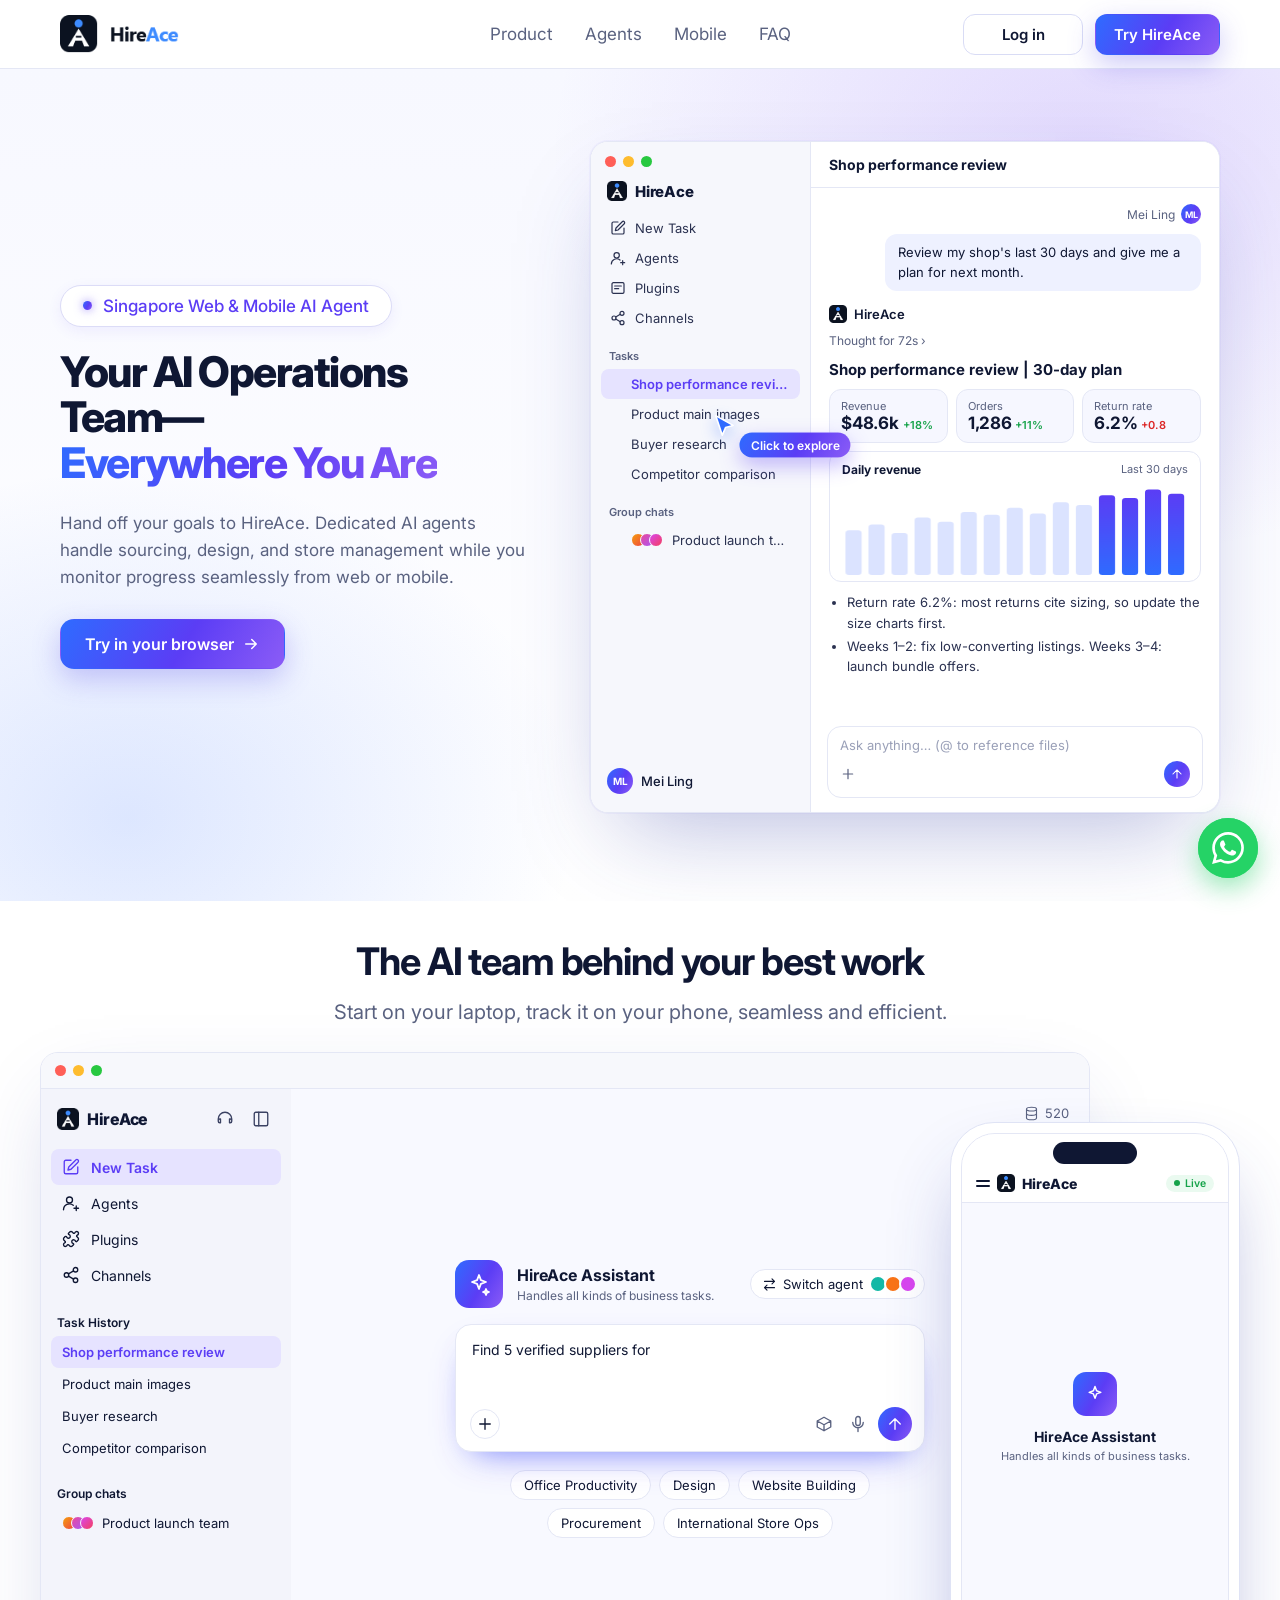
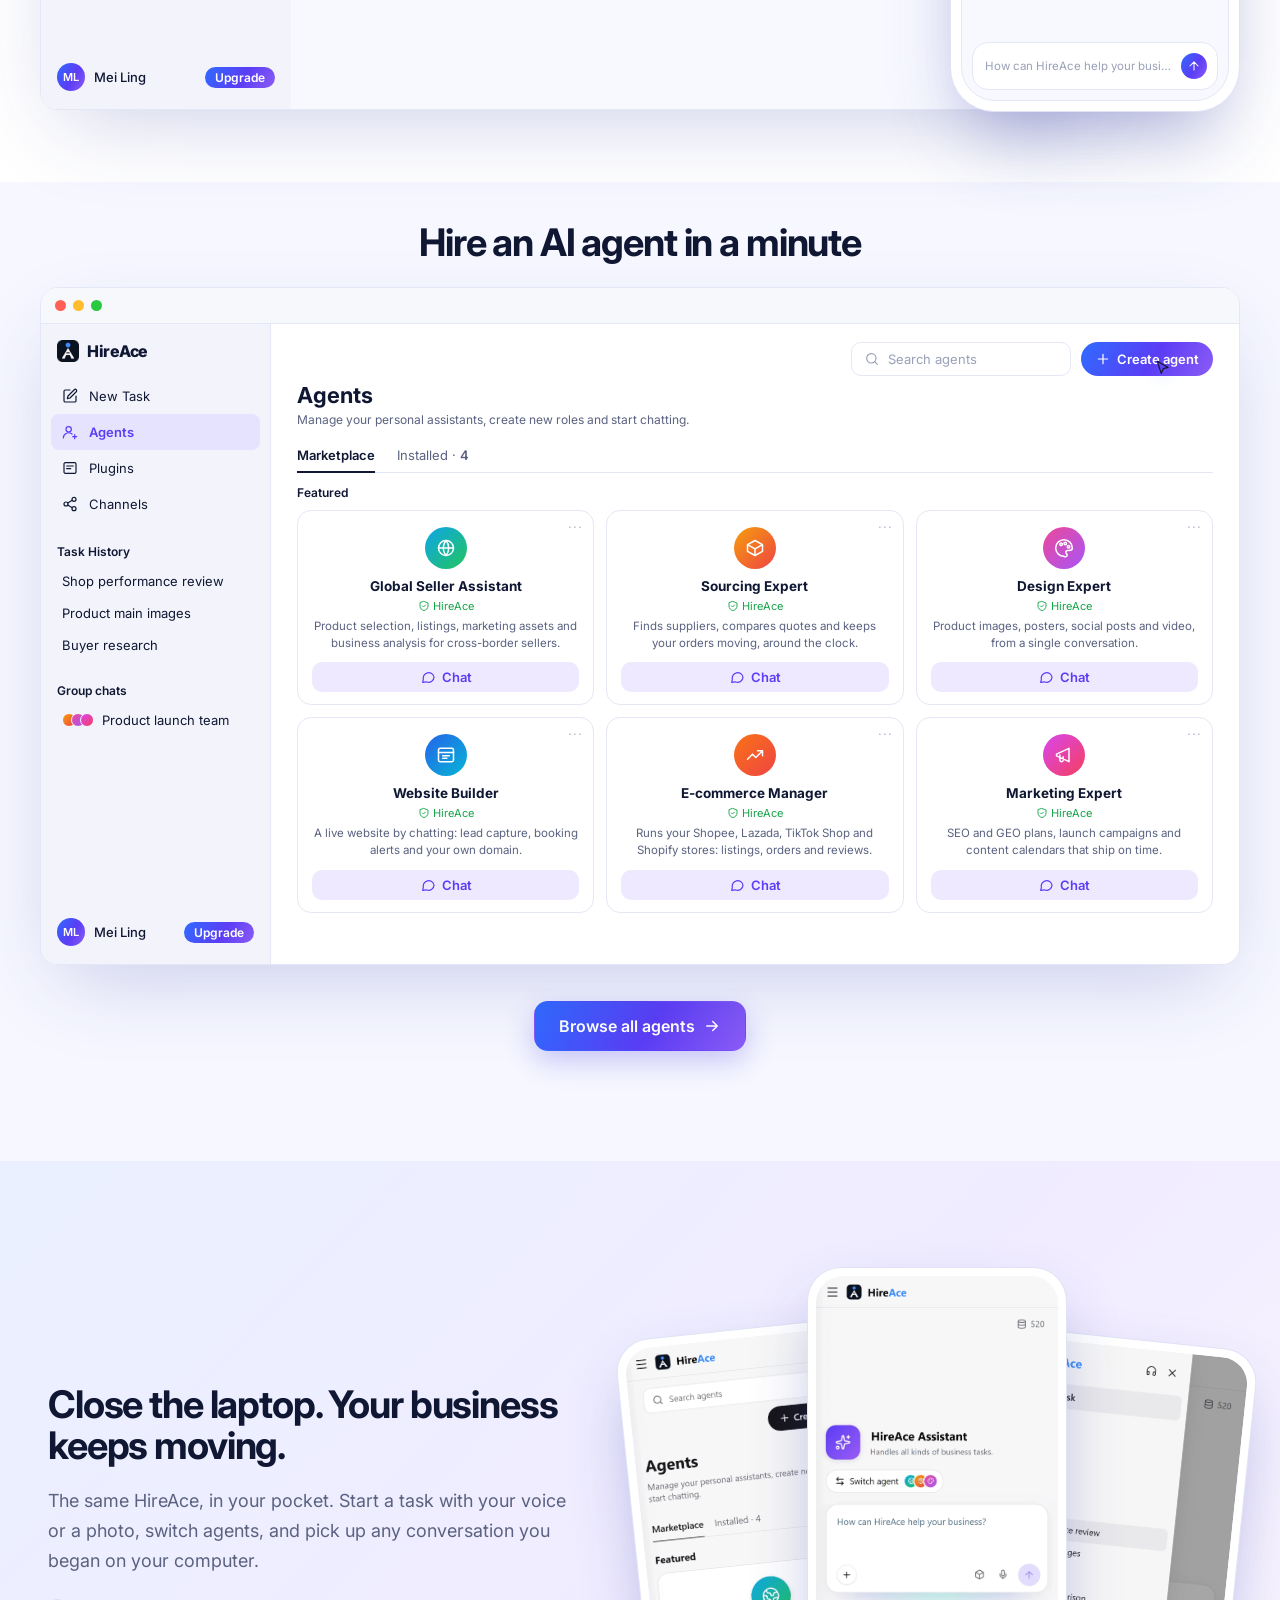
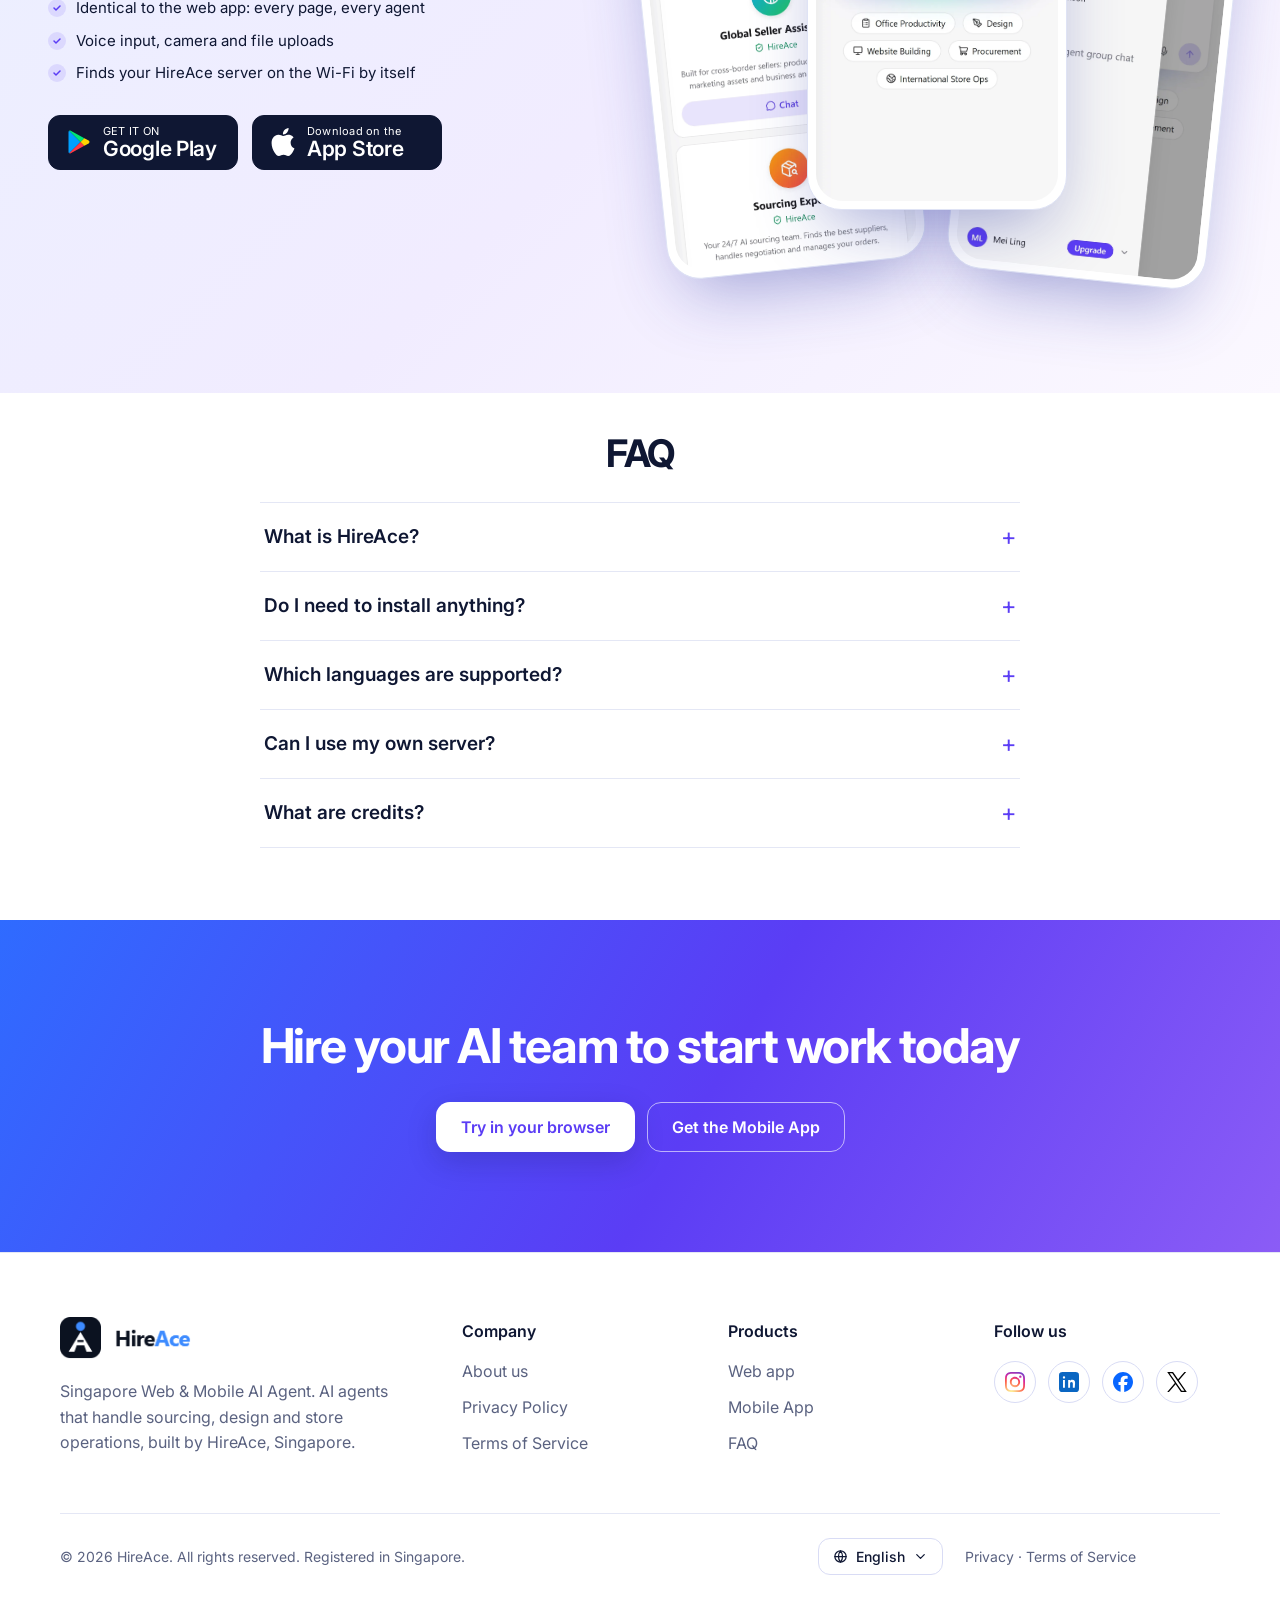
==== index.html @ 5e93ca76 "HireAce landing site Rebranded from the Fynix Task landing page: HireAce name and logo, updated prod" ====
<!doctype html>
<html data-app-soon lang="en">
<head>
  <meta charset="utf-8" />
  <meta name="viewport" content="width=device-width, initial-scale=1" />
  <title>HireAce — Singapore Web &amp; Mobile AI Agent</title>
  <meta name="description" content="HireAce is your AI business team on the web and on your phone: specialist agents for sourcing, design, websites and store operations, in English, 中文 and Bahasa Melayu." />
  <meta property="og:title" content="HireAce — Singapore Web & Mobile AI Agent" />
  <meta property="og:description" content="Your AI business team on the web and on your phone." />
  <meta property="og:image" content="assets/img/desk-agents-light.webp?v=2" />
  <meta name="theme-color" content="#ffffff" />
  <link rel="icon" href="assets/img/logo.png?v=2" type="image/png" />
  <link rel="apple-touch-icon" href="assets/img/logo.png?v=2" />
  <link rel="preconnect" href="https://fonts.googleapis.com" />
  <link rel="preconnect" href="https://fonts.gstatic.com" crossorigin />
  <link href="https://fonts.googleapis.com/css2?family=Inter:wght@400;500;600;700;800&display=swap" rel="stylesheet" />
  <link rel="stylesheet" href="assets/styles.css?v=20261030" />
</head>
<body>
  <!-- ============ NAV ============ -->
  <header class="nav" id="top">
    <div class="wrap nav-inner">
      <a class="brand" href="/main" aria-label="HireAce">
        <img class="brand-wordmark" src="assets/img/logo-wordmark.png?v=2" alt="HireAce" width="144" height="46" />
      </a>
      <nav class="nav-links" aria-label="Main">
        <a href="/product" data-i18n="nav.product">Product</a>
        <a href="/agents" data-i18n="nav.agents">Agents</a>
        <a href="/mobile" data-i18n="nav.mobile">Mobile</a>
        <a href="/faq" data-i18n="nav.faq">FAQ</a>
      </nav>
      <div class="nav-actions">
        <a class="nav-login" href="/task/app/login" data-i18n="nav.login">Log in</a>
        <a class="btn btn-light" href="/task/app/login" data-i18n="nav.try">Try HireAce</a>
        <button class="nav-burger" aria-label="Menu" aria-expanded="false"><span></span><span></span></button>
      </div>
    </div>
    <div class="nav-mobile" hidden>
      <a href="/product" data-i18n="nav.product">Product</a>
      <a href="/agents" data-i18n="nav.agents">Agents</a>
      <a href="/mobile" data-i18n="nav.mobile">Mobile</a>
      <a href="/faq" data-i18n="nav.faq">FAQ</a>
      <a class="btn btn-accent" href="/task/app/login" data-i18n="nav.try">Try HireAce</a>
    </div>
  </header>

  <main>
    <!-- ============ HERO (dark) ============ -->
    <section class="hero">
      <div class="hero-glow" aria-hidden="true"></div>
      <div class="wrap hero-inner">
        <div class="hero-copy">
          <p class="eyebrow"><span class="dot"></span> <span data-i18n="hero.eyebrow">Singapore Web &amp; Mobile AI Agent</span></p>
          <h1 class="hero-title">
            <span class="line"><span data-i18n="hero.t1">Your AI Operations Team—</span></span>
            <span class="line"><span class="grad" data-i18n="hero.t2">Everywhere You Are</span></span>
          </h1>
          <p class="hero-sub" data-i18n="hero.sub">Hand off your goals to HireAce. Dedicated AI agents handle sourcing, design, and store management while you monitor progress seamlessly from web or mobile.</p>
          <div class="hero-ctas">
            <a class="btn btn-accent btn-lg" href="/task/app/login"><span data-i18n="hero.ctaWeb">Try in your browser</span> <svg class="i" viewBox="0 0 24 24"><path d="M5 12h14M13 6l6 6-6 6"/></svg></a>

          </div>

        </div>
        <!-- Live app mock: a cursor opens tasks and the chat fills in (visitors can click tasks too) -->
        <div class="hero-visual">
          <div class="window hx" id="hx">
            <div class="hx-body">
              <aside class="hx-side">
                <div class="hx-bar"><i></i><i></i><i></i></div>
                <div class="hx-brand"><img src="assets/img/logo.png?v=2" alt="" width="20" height="20" /><b>HireAce</b></div>
                <nav class="hx-nav">
                  <span><svg viewBox="0 0 24 24"><path d="M12 3H5a2 2 0 0 0-2 2v14a2 2 0 0 0 2 2h14a2 2 0 0 0 2-2v-7M18.4 2.6a2 2 0 0 1 3 3L12 15l-4 1 1-4z"/></svg><em data-i18n="demo.newTask">New Task</em></span>
                  <span><svg viewBox="0 0 24 24"><circle cx="10" cy="8" r="4"/><path d="M2 21a8 8 0 0 1 13-6M19 16v6M16 19h6"/></svg><em data-i18n="nav.agents">Agents</em></span>
                  <span><svg viewBox="0 0 24 24"><rect x="3" y="4" width="18" height="16" rx="2"/><path d="M7 9h10M7 13h6"/></svg><em data-i18n="demo.plugins">Plugins</em></span>
                  <span><svg viewBox="0 0 24 24"><circle cx="18" cy="5" r="3"/><circle cx="6" cy="12" r="3"/><circle cx="18" cy="19" r="3"/><path d="M8.6 13.5l6.8 4M15.4 6.5l-6.8 4"/></svg><em data-i18n="demo.channels">Channels</em></span>
                </nav>
                <p class="hx-sec" data-i18n="hx.tasks">Tasks</p>
                <div class="hx-tasks">
                  <button type="button" data-task="0"><span class="hx-spin"></span><em data-i18n="demo.t1">Shop performance review</em></button>
                  <button type="button" data-task="1"><span class="hx-spin"></span><em data-i18n="demo.t2">Product main images</em></button>
                  <button type="button" data-task="2"><span class="hx-spin"></span><em data-i18n="demo.t3">Buyer research</em></button>
                  <button type="button" data-task="3"><span class="hx-spin"></span><em data-i18n="demo.t4">Competitor comparison</em></button>
                </div>
                <p class="hx-sec" data-i18n="hx.groups">Group chats</p>
                <div class="hx-tasks">
                  <button type="button" data-task="4"><span class="hx-spin"></span><span class="hx-gstack"><i style="--c1:#f59e0b;--c2:#ef4444"></i><i style="--c1:#ec4899;--c2:#a855f7"></i><i style="--c1:#d946ef;--c2:#f43f5e"></i></span><em data-i18n="demo.t5">Product launch team</em></button>
                </div>
                <div class="hx-user"><span>ML</span><b>Mei Ling</b></div>
              </aside>
              <section class="hx-main">
                <header class="hx-head"><b class="hx-title"></b></header>
                <div class="hx-chat" aria-live="polite"></div>
                <div class="hx-composer">
                  <span data-i18n="hx.ask">Ask anything… (@ to reference files)</span>
                  <div><svg viewBox="0 0 24 24"><path d="M12 5v14M5 12h14"/></svg><i></i><b><svg viewBox="0 0 24 24"><path d="M12 19V5M5 12l7-7 7 7"/></svg></b></div>
                </div>
              </section>
            </div>
            <div class="hx-cursor" aria-hidden="true">
              <svg viewBox="0 0 24 24"><path d="M4 2l16 9-7 2-3 7z"/></svg>
              <span data-i18n="hx.click">Click to explore</span>
            </div>
          </div>
        </div>
      </div>
    </section>

    <!-- ============ PRODUCT (light, serif) ============ -->
    <section class="section light" id="product">
      <div class="wrap center">
        <h2 class="serif display" data-i18n="product.title">The AI team behind your best work</h2>
        <p class="lead" data-i18n="product.sub">Start on your laptop, track it on your phone, seamless and efficient.</p>
      </div>
      <!-- Interactive preview of the New Task screen: type, press Enter, get a "this is a preview" reply -->
      <div class="wrap showcase duo reveal">
        <div class="window light-window demo" id="demo">
          <div class="window-bar"><i></i><i></i><i></i></div>
          <div class="demo-body">
            <aside class="demo-side">
              <div class="demo-brand"><img src="assets/img/logo.png?v=2" alt="" width="22" height="22" /><b>HireAce</b>
                <span class="demo-ico"><svg viewBox="0 0 24 24"><path d="M3 14v-2a9 9 0 0 1 18 0v2M21 15a2 2 0 0 1-2 2h-1v-5h1a2 2 0 0 1 2 2zM3 15a2 2 0 0 0 2 2h1v-5H5a2 2 0 0 0-2 2z"/></svg></span>
                <span class="demo-ico"><svg viewBox="0 0 24 24"><rect x="3" y="3" width="18" height="18" rx="2"/><path d="M9 3v18"/></svg></span>
              </div>
              <nav class="demo-nav">
                <a class="on"><svg viewBox="0 0 24 24"><path d="M12 3H5a2 2 0 0 0-2 2v14a2 2 0 0 0 2 2h14a2 2 0 0 0 2-2v-7M18.4 2.6a2 2 0 0 1 3 3L12 15l-4 1 1-4z"/></svg><span data-i18n="demo.newTask">New Task</span></a>
                <a><svg viewBox="0 0 24 24"><circle cx="10" cy="8" r="4"/><path d="M2 21a8 8 0 0 1 13-6M19 16v6M16 19h6"/></svg><span data-i18n="nav.agents">Agents</span></a>
                <a><svg viewBox="0 0 24 24"><path d="M19.44 7.85c-.05.32.06.65.29.88l1.57 1.57c.47.47.7 1.09.7 1.7s-.23 1.24-.7 1.71l-1.61 1.61a.98.98 0 0 1-.84.28c-.47-.07-.8-.48-.97-.93a2.5 2.5 0 1 0-3.21 3.21c.45.17.86.5.93.97a.98.98 0 0 1-.28.84l-1.61 1.61a2.4 2.4 0 0 1-1.7.7 2.4 2.4 0 0 1-1.7-.7l-1.57-1.57a1.03 1.03 0 0 0-.88-.29c-.49.07-.84.5-1.02.97a2.5 2.5 0 1 1-3.24-3.24c.46-.18.9-.53.97-1.02a1.03 1.03 0 0 0-.29-.88l-1.57-1.57A2.4 2.4 0 0 1 2 12c0-.62.24-1.23.7-1.7l1.53-1.53c.24-.24.58-.35.92-.3.51.08.88.53 1.07 1.01a2.5 2.5 0 1 0 3.26-3.26c-.48-.2-.93-.56-1.01-1.07-.05-.34.06-.68.3-.92L10.3 2.7A2.4 2.4 0 0 1 12 2c.62 0 1.23.24 1.7.7l1.57 1.57c.23.23.56.34.88.29.49-.07.84-.5 1.02-.97a2.5 2.5 0 1 1 3.24 3.24c-.46.18-.9.53-.97 1.02z"/></svg><span data-i18n="demo.plugins">Plugins</span></a>
                <a><svg viewBox="0 0 24 24"><circle cx="18" cy="5" r="3"/><circle cx="6" cy="12" r="3"/><circle cx="18" cy="19" r="3"/><path d="M8.6 13.5l6.8 4M15.4 6.5l-6.8 4"/></svg><span data-i18n="demo.channels">Channels</span></a>
              </nav>
              <p class="demo-sec" data-i18n="demo.history">Task History</p>
              <div class="demo-tasks">
                <a class="on" data-i18n="demo.t1">Shop performance review</a>
                <a data-i18n="demo.t2">Product main images</a>
                <a data-i18n="demo.t3">Buyer research</a>
                <a data-i18n="demo.t4">Competitor comparison</a>
              </div>
              <p class="demo-sec" data-i18n="hx.groups">Group chats</p>
              <div class="demo-tasks demo-groups">
                <a><span class="hx-gstack"><i style="--c1:#f59e0b;--c2:#ef4444"></i><i style="--c1:#ec4899;--c2:#a855f7"></i><i style="--c1:#d946ef;--c2:#f43f5e"></i></span><span data-i18n="demo.t5">Product launch team</span></a>
              </div>
              <div class="demo-user"><span>ML</span><b>Mei Ling</b><em data-i18n="demo.upgrade">Upgrade</em></div>
            </aside>

            <section class="demo-main">
              <div class="demo-credits"><svg viewBox="0 0 24 24"><ellipse cx="12" cy="5" rx="8" ry="3"/><path d="M4 5v14c0 1.7 3.6 3 8 3s8-1.3 8-3V5M4 12c0 1.7 3.6 3 8 3s8-1.3 8-3"/></svg>520</div>

              <!-- Home (before sending) -->
              <div class="demo-home">
                <div class="demo-head">
                  <span class="demo-av"><svg viewBox="0 0 24 24"><path d="M12 3l1.9 5.1L19 10l-5.1 1.9L12 17l-1.9-5.1L5 10l5.1-1.9zM19 17l.8 2.2L22 20l-2.2.8L19 23l-.8-2.2L16 20l2.2-.8z"/></svg></span>
                  <div><b data-i18n="demo.agent">HireAce Assistant</b><small data-i18n="demo.agentDesc">Handles all kinds of business tasks.</small></div>
                  <span class="demo-switch"><svg viewBox="0 0 24 24"><path d="M16 3l4 4-4 4M20 7H4M8 21l-4-4 4-4M4 17h16"/></svg><span data-i18n="demo.switch">Switch agent</span><i style="--c:#14b8a6"></i><i style="--c:#f97316"></i><i style="--c:#d946ef"></i></span>
                </div>
              </div>

              <!-- Conversation (after sending) -->
              <div class="demo-chat" aria-live="polite"></div>

              <form class="demo-composer" autocomplete="off">
                <textarea rows="3" data-i18n-placeholder="demo.placeholder" placeholder="How can HireAce help your business?" aria-label="Message"></textarea>
                <div class="demo-bar">
                  <span class="demo-round"><svg viewBox="0 0 24 24"><path d="M12 5v14M5 12h14"/></svg></span>
                  <span class="demo-spacer"></span>
                  <span class="demo-ico"><svg viewBox="0 0 24 24"><path d="M21 8l-9-5-9 5 9 5 9-5zM3 8v8l9 5 9-5V8M12 13v8"/></svg></span>
                  <span class="demo-ico"><svg viewBox="0 0 24 24"><rect x="9" y="2" width="6" height="12" rx="3"/><path d="M5 10a7 7 0 0 0 14 0M12 17v5"/></svg></span>
                  <button type="submit" class="demo-send" aria-label="Send" disabled><svg viewBox="0 0 24 24"><path d="M12 19V5M5 12l7-7 7 7"/></svg></button>
                </div>
              </form>
              <div class="demo-chips">
                <button type="button" data-i18n="demo.c1" data-prompt="demo.p1">Office Productivity</button>
                <button type="button" data-i18n="demo.c2" data-prompt="demo.p2">Design</button>
                <button type="button" data-i18n="demo.c3" data-prompt="demo.p3">Website Building</button>
                <button type="button" data-i18n="demo.c4" data-prompt="demo.p4">Procurement</button>
                <button type="button" data-i18n="demo.c5" data-prompt="demo.p5">International Store Ops</button>
              </div>
            </section>
          </div>
        </div>

        <!-- Phone mirror: the same task running on Android at the same time -->
        <div class="demo-phone" aria-hidden="true">
          <div class="dp-screen">
            <div class="dp-notch"></div>
            <div class="dp-top"><span class="dp-burger"><i></i><i></i></span><img src="assets/img/logo.png?v=2" alt="" width="18" height="18" /><b>HireAce</b><span class="dp-live" data-i18n="auto.live">Live</span></div>
            <div class="dp-home">
              <span class="dp-av"><svg viewBox="0 0 24 24"><path d="M12 3l1.9 5.1L19 10l-5.1 1.9L12 17l-1.9-5.1L5 10l5.1-1.9z"/></svg></span>
              <b data-i18n="demo.agent">HireAce Assistant</b>
              <small data-i18n="demo.agentDesc">Handles all kinds of business tasks.</small>
            </div>
            <div class="dp-chat"></div>
            <div class="dp-composer"><span data-i18n="demo.placeholder">How can HireAce help your business?</span><b><svg viewBox="0 0 24 24"><path d="M12 19V5M5 12l7-7 7 7"/></svg></b></div>
          </div>
        </div>
      </div>
    </section>

    <!-- ============ AGENTS GALLERY ============ -->
    <section class="section soft" id="agents">
      <div class="wrap center">
        <h2 class="serif display sm" data-i18n="agents.title">Hire an AI agent in a minute</h2>
      </div>
      <!-- Live copy of the app's Agents page: a cursor adds an agent and creates a custom one (visitors can click too) -->
      <div class="wrap agmock-wrap reveal">
        <div class="window light-window agmock" id="agmock">
          <div class="window-bar"><i></i><i></i><i></i></div>
          <div class="ag-body">
            <aside class="demo-side ag-side">
              <div class="demo-brand"><img src="assets/img/logo.png?v=2" alt="" width="22" height="22" /><b>HireAce</b></div>
              <nav class="demo-nav">
                <a><svg viewBox="0 0 24 24"><path d="M12 3H5a2 2 0 0 0-2 2v14a2 2 0 0 0 2 2h14a2 2 0 0 0 2-2v-7M18.4 2.6a2 2 0 0 1 3 3L12 15l-4 1 1-4z"/></svg><span data-i18n="demo.newTask">New Task</span></a>
                <a class="on"><svg viewBox="0 0 24 24"><circle cx="10" cy="8" r="4"/><path d="M2 21a8 8 0 0 1 13-6M19 16v6M16 19h6"/></svg><span data-i18n="nav.agents">Agents</span></a>
                <a><svg viewBox="0 0 24 24"><rect x="3" y="4" width="18" height="16" rx="2"/><path d="M7 9h10M7 13h6"/></svg><span data-i18n="demo.plugins">Plugins</span></a>
                <a><svg viewBox="0 0 24 24"><circle cx="18" cy="5" r="3"/><circle cx="6" cy="12" r="3"/><circle cx="18" cy="19" r="3"/><path d="M8.6 13.5l6.8 4M15.4 6.5l-6.8 4"/></svg><span data-i18n="demo.channels">Channels</span></a>
              </nav>
              <p class="demo-sec" data-i18n="demo.history">Task History</p>
              <div class="demo-tasks">
                <a data-i18n="demo.t1">Shop performance review</a>
                <a data-i18n="demo.t2">Product main images</a>
                <a data-i18n="demo.t3">Buyer research</a>
              </div>
              <p class="demo-sec" data-i18n="hx.groups">Group chats</p>
              <div class="demo-tasks demo-groups">
                <a><span class="hx-gstack"><i style="--c1:#f59e0b;--c2:#ef4444"></i><i style="--c1:#ec4899;--c2:#a855f7"></i><i style="--c1:#d946ef;--c2:#f43f5e"></i></span><span data-i18n="demo.t5">Product launch team</span></a>
              </div>
              <div class="demo-user"><span>ML</span><b>Mei Ling</b><em data-i18n="demo.upgrade">Upgrade</em></div>
            </aside>
            <section class="ag-main">
              <div class="ag-top">
                <div class="ag-search"><svg viewBox="0 0 24 24"><circle cx="11" cy="11" r="7"/><path d="M20 20l-4-4"/></svg><span data-i18n="ag.search">Search agents</span></div>
                <button type="button" class="ag-create"><svg viewBox="0 0 24 24"><path d="M12 5v14M5 12h14"/></svg><span data-i18n="ag.create">Create agent</span></button>
              </div>
              <h3 data-i18n="nav.agents">Agents</h3>
              <p class="ag-sub" data-i18n="ag.sub">Manage your personal assistants, create new roles and start chatting.</p>
              <div class="ag-tabs"><span class="on" data-i18n="ag.market">Marketplace</span><span><em data-i18n="ag.installed">Installed</em> · <b class="ag-count">4</b></span></div>
              <p class="ag-sec" data-i18n="ag.featured">Featured</p>
              <div class="ag-grid">
            <div class="ag-card" data-agent="1">
              <span class="ag-more">···</span>
              <span class="ag-av" style="--c1:#0ea5e9;--c2:#22c55e"><svg viewBox="0 0 24 24"><circle cx="12" cy="12" r="9"/><path d="M3 12h18M12 3a14 14 0 0 1 0 18M12 3a14 14 0 0 0 0 18"/></svg></span>
              <b data-i18n="a1.name"></b>
              <span class="ag-by"><svg viewBox="0 0 24 24"><path d="M12 3l8 3v6c0 4.5-3.4 8.3-8 9-4.6-.7-8-4.5-8-9V6z"/><path d="M9 12l2 2 4-4"/></svg>HireAce</span>
              <p data-i18n="a1.desc"></p>
              <button type="button" class="ag-chat"><svg viewBox="0 0 24 24"><path d="M21 12a8 8 0 0 1-11.5 7.2L4 20l1-4.6A8 8 0 1 1 21 12z"/></svg><span data-i18n="ag.chat">Chat</span></button>
            </div>
            <div class="ag-card" data-agent="2">
              <span class="ag-more">···</span>
              <span class="ag-av" style="--c1:#f59e0b;--c2:#ef4444"><svg viewBox="0 0 24 24"><path d="M21 8l-9-5-9 5 9 5 9-5zM3 8v8l9 5 9-5V8M12 13v8"/></svg></span>
              <b data-i18n="a2.name"></b>
              <span class="ag-by"><svg viewBox="0 0 24 24"><path d="M12 3l8 3v6c0 4.5-3.4 8.3-8 9-4.6-.7-8-4.5-8-9V6z"/><path d="M9 12l2 2 4-4"/></svg>HireAce</span>
              <p data-i18n="a2.desc"></p>
              <button type="button" class="ag-chat"><svg viewBox="0 0 24 24"><path d="M21 12a8 8 0 0 1-11.5 7.2L4 20l1-4.6A8 8 0 1 1 21 12z"/></svg><span data-i18n="ag.chat">Chat</span></button>
            </div>
            <div class="ag-card" data-agent="3">
              <span class="ag-more">···</span>
              <span class="ag-av" style="--c1:#ec4899;--c2:#a855f7"><svg viewBox="0 0 24 24"><circle cx="13.5" cy="6.5" r="1.5"/><circle cx="17.5" cy="10.5" r="1.5"/><circle cx="8.5" cy="7.5" r="1.5"/><path d="M12 22a10 10 0 1 1 10-10c0 2-2 3-4 3h-2a2 2 0 0 0-1 3.7A2 2 0 0 1 12 22z"/></svg></span>
              <b data-i18n="a3.name"></b>
              <span class="ag-by"><svg viewBox="0 0 24 24"><path d="M12 3l8 3v6c0 4.5-3.4 8.3-8 9-4.6-.7-8-4.5-8-9V6z"/><path d="M9 12l2 2 4-4"/></svg>HireAce</span>
              <p data-i18n="a3.desc"></p>
              <button type="button" class="ag-chat"><svg viewBox="0 0 24 24"><path d="M21 12a8 8 0 0 1-11.5 7.2L4 20l1-4.6A8 8 0 1 1 21 12z"/></svg><span data-i18n="ag.chat">Chat</span></button>
            </div>
            <div class="ag-card" data-agent="4">
              <span class="ag-more">···</span>
              <span class="ag-av" style="--c1:#2563eb;--c2:#06b6d4"><svg viewBox="0 0 24 24"><rect x="3" y="4" width="18" height="16" rx="2"/><path d="M3 9h18M8 13h8M8 16h5"/></svg></span>
              <b data-i18n="a4.name"></b>
              <span class="ag-by"><svg viewBox="0 0 24 24"><path d="M12 3l8 3v6c0 4.5-3.4 8.3-8 9-4.6-.7-8-4.5-8-9V6z"/><path d="M9 12l2 2 4-4"/></svg>HireAce</span>
              <p data-i18n="a4.desc"></p>
              <button type="button" class="ag-chat"><svg viewBox="0 0 24 24"><path d="M21 12a8 8 0 0 1-11.5 7.2L4 20l1-4.6A8 8 0 1 1 21 12z"/></svg><span data-i18n="ag.chat">Chat</span></button>
            </div>
            <div class="ag-card" data-agent="5">
              <span class="ag-more">···</span>
              <span class="ag-av" style="--c1:#f97316;--c2:#ef4444"><svg viewBox="0 0 24 24"><path d="M3 17l6-6 4 4 8-8M15 7h6v6"/></svg></span>
              <b data-i18n="a5.name"></b>
              <span class="ag-by"><svg viewBox="0 0 24 24"><path d="M12 3l8 3v6c0 4.5-3.4 8.3-8 9-4.6-.7-8-4.5-8-9V6z"/><path d="M9 12l2 2 4-4"/></svg>HireAce</span>
              <p data-i18n="a5.desc"></p>
              <button type="button" class="ag-chat"><svg viewBox="0 0 24 24"><path d="M21 12a8 8 0 0 1-11.5 7.2L4 20l1-4.6A8 8 0 1 1 21 12z"/></svg><span data-i18n="ag.chat">Chat</span></button>
            </div>
            <div class="ag-card" data-agent="6">
              <span class="ag-more">···</span>
              <span class="ag-av" style="--c1:#d946ef;--c2:#f43f5e"><svg viewBox="0 0 24 24"><path d="M3 11l15-7v16L3 13zM7 12v6a2 2 0 0 0 4 0v-4"/></svg></span>
              <b data-i18n="a6.name"></b>
              <span class="ag-by"><svg viewBox="0 0 24 24"><path d="M12 3l8 3v6c0 4.5-3.4 8.3-8 9-4.6-.7-8-4.5-8-9V6z"/><path d="M9 12l2 2 4-4"/></svg>HireAce</span>
              <p data-i18n="a6.desc"></p>
              <button type="button" class="ag-chat"><svg viewBox="0 0 24 24"><path d="M21 12a8 8 0 0 1-11.5 7.2L4 20l1-4.6A8 8 0 1 1 21 12z"/></svg><span data-i18n="ag.chat">Chat</span></button>
            </div>
              </div>
              <div class="ag-modal" hidden>
                <div class="ag-dialog">
                  <b data-i18n="ag.create">Create agent</b>
                  <label><span data-i18n="ag.nameLabel">Agent name</span><div class="ag-input"><span class="ag-typed"></span><i class="ag-caret"></i></div></label>
                  <label><span data-i18n="ag.roleLabel">What does it do?</span><div class="ag-input ag-role"></div></label>
                  <div class="ag-actions"><button type="button" class="ag-cancel" data-i18n="ag.cancel">Cancel</button><button type="button" class="ag-confirm" data-i18n="ag.confirm">Create</button></div>
                </div>
              </div>
              <div class="ag-toast" role="status"></div>
            </section>
          </div>
          <div class="hx-cursor ag-cursor" aria-hidden="true">
            <svg viewBox="0 0 24 24"><path d="M4 2l16 9-7 2-3 7z"/></svg>
            <span></span>
          </div>
        </div>
      </div>
      <div class="wrap center"><a class="btn btn-accent btn-lg" href="/task/app/login"><span data-i18n="agents.cta">Browse all agents</span> <svg class="i" viewBox="0 0 24 24"><path d="M5 12h14M13 6l6 6-6 6"/></svg></a></div>
    </section>

    <!-- ============ MOBILE (dark) ============ -->
    <section class="section dark" id="mobile">
      <div class="wrap mobile">
        <div class="mobile-copy reveal">
          <h2 class="serif display sm on-dark" data-i18n="mobile.title">Close the laptop. Your business keeps moving.</h2>
          <p class="on-dark-muted" data-i18n="mobile.body">The same HireAce, in your pocket. Start a task with your voice or a photo, switch agents, and pick up any conversation you began on your computer.</p>
          <ul class="checks on-dark">
            <li data-i18n="mobile.b1">Identical to the web app: every page, every agent</li>
            <li data-i18n="mobile.b2">Voice input, camera and file uploads</li>
            <li data-i18n="mobile.b3">Finds your HireAce server on the Wi-Fi by itself</li>
          </ul>
          <div class="stores">
            <a class="store" href="/task/app/login" aria-label="Get it on Google Play">
              <svg class="gp" viewBox="0 0 24 24"><path d="M3.6 2.3 13.3 12 3.6 21.7c-.4-.2-.6-.7-.6-1.2V3.5c0-.5.2-1 .6-1.2z" fill="#00A0FF"/><path d="M16.6 8.7 13.3 12 3.6 2.3c.3-.2.8-.2 1.3.1z" fill="#00E676"/><path d="M16.6 15.3 4.9 21.6c-.5.3-1 .3-1.3.1L13.3 12z" fill="#FF3A44"/><path d="M20.3 10.8c.9.5.9 1.9 0 2.4l-3.7 2.1L13.3 12l3.3-3.3z" fill="#FFD500"/></svg>
              <span><small data-i18n="store.gpTop">GET IT ON</small><b>Google Play</b></span>
            </a>
            <a class="store" href="/task/app/login" aria-label="Download on the App Store">
              <svg viewBox="0 0 24 24"><path d="M12.152 6.896c-.948 0-2.415-1.078-3.96-1.04-2.04.027-3.91 1.183-4.961 3.014-2.117 3.675-.546 9.103 1.519 12.09 1.013 1.454 2.208 3.09 3.792 3.039 1.52-.065 2.09-.987 3.935-.987 1.831 0 2.35.987 3.96.948 1.637-.026 2.676-1.48 3.676-2.948 1.156-1.688 1.636-3.325 1.662-3.415-.039-.013-3.182-1.221-3.22-4.857-.026-3.04 2.48-4.494 2.597-4.559-1.429-2.09-3.623-2.324-4.39-2.376-2-.156-3.675 1.09-4.61 1.09zM15.53 3.83c.843-1.012 1.4-2.427 1.245-3.83-1.207.052-2.662.805-3.532 1.818-.78.896-1.454 2.338-1.273 3.714 1.338.104 2.715-.688 3.559-1.701"/></svg>
              <span><small data-i18n="store.asTop">Download on the</small><b>App Store</b></span>
            </a>
          </div>
        </div>
        <div class="phones reveal">
          <div class="phone p1"><img src="assets/img/phone-agents.webp?v=2" alt="Agents on the phone" loading="lazy" width="393" height="852" /></div>
          <div class="phone p2"><img src="assets/img/phone-home.webp?v=2" alt="New task on the phone" loading="lazy" width="393" height="852" /></div>
          <div class="phone p3"><img src="assets/img/phone-menu.webp?v=2" alt="Menu on the phone" loading="lazy" width="393" height="852" /></div>
        </div>
      </div>
    </section>

    <!-- ============ FAQ ============ -->
    <section class="section light" id="faq">
      <div class="wrap narrow">
        <h2 class="serif display sm center" data-i18n="faq.title">FAQ</h2>
        <details><summary data-i18n="faq.q1">What is HireAce?</summary><p data-i18n="faq.a1">An AI workspace where specialist agents handle business tasks for you, from sourcing and design to websites and store operations, on the web and on your phone.</p></details>
        <details><summary data-i18n="faq.q2">Do I need to install anything?</summary><p data-i18n="faq.a2">No. Open HireAce in your browser. The Android app is optional and shows exactly the same workspace.</p></details>
        <details><summary data-i18n="faq.q3">Which languages are supported?</summary><p data-i18n="faq.a3">English, Simplified Chinese, Traditional Chinese and Bahasa Melayu, in the app, on the phone and in agent replies.</p></details>
        <details><summary data-i18n="faq.q4">Can I use my own server?</summary><p data-i18n="faq.a4">Yes. HireAce runs with Docker on your own machine or cloud server, and your phone finds it on the same Wi-Fi automatically.</p></details>
        <details><summary data-i18n="faq.q5">What are credits?</summary><p data-i18n="faq.a5">Agents use credits as they work. Every plan includes daily credits, and paid plans add a monthly allowance and top-up packs.</p></details>
      </div>
    </section>

    <!-- ============ CTA BAND ============ -->
    <section class="cta-band">
      <div class="wrap center">
        <h2 class="serif display sm on-dark" data-i18n="band.title">Hire your AI team to start work today</h2>
        <div class="center-ctas">
          <a class="btn btn-accent btn-lg" href="/task/app/login" data-i18n="hero.ctaWeb">Try in your browser</a>
          <a class="btn btn-outline-dark btn-lg" href="/task/app/login" data-i18n="hero.ctaApp">Get the Mobile App</a>
        </div>
      </div>
    </section>
  </main>

  <!-- ============ FOOTER ============ -->
  <footer class="footer">
    <div class="wrap footer-grid">
      <div class="footer-about">
        <a class="brand on-dark" href="/main"><img class="brand-wordmark" src="assets/img/logo-wordmark.png?v=2" alt="HireAce" width="144" height="46" /></a>
        <p class="footer-tag" data-i18n="footer.about">Singapore Web &amp; Mobile AI Agent. AI agents that handle sourcing, design and store operations, built by HireAce, Singapore.</p>
      </div>
      <div>
        <h5 data-i18n="footer.company">Company</h5>
        <!-- Replace "#" with the real pages when they exist -->
        <a href="#" data-i18n="footer.aboutUs">About us</a>
        <a href="/privacy-policy" data-i18n="footer.privacy">Privacy Policy</a>
        <a href="/terms-of-service" data-i18n="footer.terms">Terms of Service</a>
      </div>
      <div>
        <h5 data-i18n="footer.products">Products</h5>
        <a href="/agents" data-i18n="footer.web">Web app</a>
        <a href="/mobile" data-i18n="footer.android">Mobile App</a>
        <a href="/faq" data-i18n="nav.faq">FAQ</a>
      </div>
      <div>
        <h5 data-i18n="footer.follow">Follow us</h5>
        <!-- Social links: replace "#" with the real profiles -->
        <nav class="socials" aria-label="Social">
          <button type="button" aria-label="Instagram"><svg viewBox="0 0 24 24"><defs><radialGradient id="igg" cx="30%" cy="107%" r="150%"><stop offset="0" stop-color="#fdf497"/><stop offset=".05" stop-color="#fdf497"/><stop offset=".45" stop-color="#fd5949"/><stop offset=".6" stop-color="#d6249f"/><stop offset=".9" stop-color="#285AEB"/></radialGradient></defs><path fill="url(#igg)" d="M7.0301.084c-1.2768.0602-2.1487.264-2.911.5634-.7888.3075-1.4575.72-2.1228 1.3877-.6652.6677-1.075 1.3368-1.3802 2.127-.2954.7638-.4956 1.6365-.552 2.914-.0564 1.2775-.0689 1.6882-.0626 4.947.0062 3.2586.0206 3.6671.0825 4.9473.061 1.2765.264 2.1482.5635 2.9107.308.7889.72 1.4573 1.388 2.1228.6679.6655 1.3365 1.0743 2.1285 1.38.7632.295 1.6361.4961 2.9134.552 1.2773.056 1.6884.069 4.9462.0627 3.2578-.0062 3.668-.0207 4.9478-.0814 1.28-.0607 2.147-.2652 2.9098-.5633.7889-.3086 1.4578-.72 2.1228-1.3881.665-.6682 1.0745-1.3378 1.3795-2.1284.2957-.7632.4966-1.636.552-2.9124.056-1.2809.0692-1.6898.063-4.948-.0063-3.2583-.021-3.6668-.0817-4.9465-.0607-1.2797-.264-2.1487-.5633-2.9117-.3084-.7889-.72-1.4568-1.3876-2.1228C21.2982 1.33 20.628.9208 19.8378.6165 19.074.321 18.2017.1197 16.9244.0645 15.6471.0093 15.236-.005 11.977.0014 8.718.0076 8.31.0215 7.0301.0839m.1402 21.6932c-1.17-.0509-1.8053-.2453-2.2287-.408-.5606-.216-.96-.4771-1.3819-.895-.422-.4178-.6811-.8186-.9-1.378-.1644-.4234-.3624-1.058-.4171-2.228-.0595-1.2645-.072-1.6442-.079-4.848-.007-3.2037.0053-3.583.0607-4.848.05-1.169.2456-1.805.408-2.2282.216-.5613.4762-.96.895-1.3816.4188-.4217.8184-.6814 1.3783-.9003.423-.1651 1.0575-.3614 2.227-.4171 1.2655-.06 1.6447-.072 4.848-.079 3.2033-.007 3.5835.005 4.8495.0608 1.169.0508 1.8053.2445 2.228.408.5608.216.96.4754 1.3816.895.4217.4194.6816.8176.9005 1.3787.1653.4217.3617 1.056.4169 2.2263.0602 1.2655.0739 1.645.0796 4.848.0058 3.203-.0055 3.5834-.061 4.848-.051 1.17-.245 1.8055-.408 2.2294-.216.5604-.4763.96-.8954 1.3814-.419.4215-.8181.6811-1.3783.9-.4224.1649-1.0577.3617-2.2262.4174-1.2656.0595-1.6448.072-4.8493.079-3.2045.007-3.5825-.006-4.848-.0608M16.953 5.5864A1.44 1.44 0 1 0 18.39 4.144a1.44 1.44 0 0 0-1.437 1.4424M5.8385 12.012c.0067 3.4032 2.7706 6.1557 6.173 6.1493 3.4026-.0065 6.157-2.7701 6.1506-6.1733-.0065-3.4032-2.771-6.1565-6.174-6.1498-3.403.0067-6.156 2.771-6.1496 6.1738M8 12.0077a4 4 0 1 1 4.008 3.9921A3.9996 3.9996 0 0 1 8 12.0077"/></svg></button>
          <button type="button" aria-label="LinkedIn"><svg viewBox="0 0 24 24"><rect width="24" height="24" rx="4" fill="#0A66C2"/><path fill="#fff" d="M7.1 9.6H4.8V19h2.3zM6 5.2a1.4 1.4 0 1 0 0 2.8 1.4 1.4 0 0 0 0-2.8zM19.3 13.6c0-2.6-.6-4.2-3.4-4.2-1.4 0-2.3.7-2.7 1.4V9.6H11V19h2.3v-4.6c0-1.2.2-2.4 1.7-2.4s1.6 1.4 1.6 2.5V19h2.3z"/></svg></button>
          <button type="button" aria-label="Facebook"><svg viewBox="0 0 24 24"><path fill="#0866FF" d="M9.101 23.691v-7.98H6.627v-3.667h2.474v-1.58c0-4.085 1.848-5.978 5.858-5.978.401 0 .955.042 1.468.103a8.68 8.68 0 0 1 1.141.195v3.325a8.623 8.623 0 0 0-.653-.036 26.805 26.805 0 0 0-.733-.009c-.707 0-1.259.096-1.675.309a1.686 1.686 0 0 0-.679.622c-.258.42-.374.995-.374 1.752v1.297h3.919l-.386 2.103-.287 1.564h-3.246v8.245C19.396 23.238 24 18.179 24 12.044c0-6.627-5.373-12-12-12s-12 5.373-12 12c0 5.628 3.874 10.35 9.101 11.647Z"/></svg></button>
          <button type="button" aria-label="X"><svg viewBox="0 0 24 24"><path fill="#000" d="M14.234 10.162 22.977 0h-2.072l-7.591 8.824L7.251 0H.258l9.168 13.343L.258 24H2.33l8.016-9.318L16.749 24h6.993zm-2.837 3.299-.929-1.329L3.076 1.56h3.182l5.965 8.532.929 1.329 7.754 11.09h-3.182z"/></svg></button>
        </nav>
      </div>
    </div>
    <div class="wrap footer-bottom">
      <span class="copy" data-i18n="footer.copy">© 2026 HireAce. All rights reserved. Registered in Singapore.</span>
      <div class="footer-right">
        <div class="lang-menu">
          <ul class="lang-list" role="listbox" aria-label="Language">
            <li role="option" data-lang="en">English</li>
            <li role="option" data-lang="zh-CN">简体中文</li>
            <li role="option" data-lang="zh-TW">繁體中文</li>
            <li role="option" data-lang="ms">Bahasa Melayu</li>
          </ul>
          <button type="button" class="lang-btn" aria-haspopup="listbox" aria-expanded="false">
            <svg class="i sm" viewBox="0 0 24 24"><circle cx="12" cy="12" r="9"/><path d="M3 12h18M12 3a14 14 0 0 1 0 18M12 3a14 14 0 0 0 0 18"/></svg>
            <span class="lang-cur">English</span>
            <svg class="i sm chev" viewBox="0 0 24 24"><path d="M6 9l6 6 6-6"/></svg>
          </button>
          <!-- the page's language logic listens to this select -->
          <select id="lang" aria-hidden="true" tabindex="-1" hidden>
            <option value="en">English</option>
            <option value="zh-CN">简体中文</option>
            <option value="zh-TW">繁體中文</option>
            <option value="ms">Bahasa Melayu</option>
          </select>
        </div>
        <span class="footer-links"><a href="/privacy-policy" data-i18n="footer.privacyShort">Privacy</a> · <a href="/terms-of-service" data-i18n="footer.terms">Terms of Service</a></span>
      </div>
    </div>
  </footer>
  <a class="wa-float" href="https://wa.me/6591237341?text=Hi%20HireAce%2C%20I%20am%20interested%20to%20know%20more%20about%20the%20product.%20Thanks." target="_blank" rel="noopener" aria-label="Chat with us on WhatsApp">
    <span class="wa-ring"></span><span class="wa-ring r2"></span>
    <svg viewBox="0 0 24 24"><path fill="#fff" d="M17.472 14.382c-.297-.149-1.758-.867-2.03-.967-.273-.099-.471-.148-.67.15-.197.297-.767.966-.94 1.164-.173.199-.347.223-.644.075-.297-.15-1.255-.463-2.39-1.475-.883-.788-1.48-1.761-1.653-2.059-.173-.297-.018-.458.13-.606.134-.133.298-.347.446-.52.149-.174.198-.298.298-.497.099-.198.05-.371-.025-.52-.075-.149-.669-1.612-.916-2.207-.242-.579-.487-.5-.669-.51-.173-.008-.371-.01-.57-.01-.198 0-.52.074-.792.372-.272.297-1.04 1.016-1.04 2.479 0 1.462 1.065 2.875 1.213 3.074.149.198 2.096 3.2 5.077 4.487.709.306 1.262.489 1.694.625.712.227 1.36.195 1.871.118.571-.085 1.758-.719 2.006-1.413.248-.694.248-1.289.173-1.413-.074-.124-.272-.198-.57-.347m-5.421 7.403h-.004a9.87 9.87 0 01-5.031-1.378l-.361-.214-3.741.982.998-3.648-.235-.374a9.86 9.86 0 01-1.51-5.26c.001-5.45 4.436-9.884 9.888-9.884 2.64 0 5.122 1.03 6.988 2.898a9.825 9.825 0 012.893 6.994c-.003 5.45-4.437 9.884-9.885 9.884m8.413-18.297A11.815 11.815 0 0012.05 0C5.495 0 .16 5.335.157 11.892c0 2.096.547 4.142 1.588 5.945L.057 24l6.305-1.654a11.882 11.882 0 005.683 1.448h.005c6.554 0 11.89-5.335 11.893-11.893a11.821 11.821 0 00-3.48-8.413Z"/></svg>
  </a>
  <a class="to-top" href="/main" aria-label="Back to top"><svg viewBox="0 0 24 24"><path d="M12 19V5M5 12l7-7 7 7"/></svg></a>

  <script src="assets/i18n.js?v=20261030"></script>
  <script src="assets/app.js?v=20261030"></script>
</body>
</html>
---- assets/styles.css ----
/* Fynix Task landing page — blue, purple and white. */
:root {
  --ink: #0f1733;          /* deep navy text (no pure black) */
  --muted: #5a6280;
  --line: #e4e7f5;
  --paper: #ffffff;
  --tint: #f6f7ff;         /* lavender-white sections */
  --blue: #2f6bff;
  --purple: #7c3aed;
  --violet: #5b3df5;       /* the app's brand purple */
  --accent: #5b3df5;
  --grad: linear-gradient(120deg, #2f6bff, #5b3df5 55%, #8b5cf6);
  --radius: 18px;
  --sans: "Inter", system-ui, -apple-system, "Segoe UI", "PingFang SC", "Microsoft YaHei", sans-serif;
  --serif: "Instrument Serif", "Iowan Old Style", Georgia, "Songti SC", "Noto Serif SC", serif;
}
* { box-sizing: border-box; }
html { scroll-behavior: smooth; }
body { margin: 0; font-family: var(--sans); color: var(--ink); background: var(--paper); -webkit-font-smoothing: antialiased; }
img { display: block; max-width: 100%; height: auto; }
a { color: inherit; text-decoration: none; }
.wrap { width: min(1200px, 100% - 48px); margin: 0 auto; }
.narrow { width: min(760px, 100% - 48px); }
.center { text-align: center; }
.i { width: 18px; height: 18px; fill: none; stroke: currentColor; stroke-width: 2; stroke-linecap: round; stroke-linejoin: round; flex: none; }
.i.sm { width: 15px; height: 15px; }

/* ---- buttons ---- */
.btn { display: inline-flex; align-items: center; justify-content: center; gap: 8px; padding: 10px 18px; border-radius: 12px;
  font-weight: 600; font-size: 15px; border: 1px solid transparent; transition: transform .15s, box-shadow .15s, background .15s, border-color .15s; cursor: pointer; white-space: nowrap; }
.btn:hover { transform: translateY(-1px); }
.btn-lg { padding: 14px 24px; font-size: 16px; border-radius: 14px; }
.btn-block { width: 100%; }
.btn-accent, .btn-dark, .btn-light { background: var(--grad); color: #fff; box-shadow: 0 10px 28px rgba(79, 70, 229, .28); }
.btn-accent:hover, .btn-dark:hover, .btn-light:hover { box-shadow: 0 14px 34px rgba(79, 70, 229, .38); }
.btn-soft { background: #fff; color: var(--violet); border-color: #d9dcf5; }
.btn-soft:hover { border-color: #b9b0ff; }
.btn-outline-dark { background: #fff; color: var(--ink); border-color: #d9dcf5; box-shadow: 0 4px 14px rgba(47, 107, 255, .08); }
.btn-outline-dark:hover { border-color: #b9b0ff; }

/* ---- nav ---- */
.nav { position: sticky; top: 0; z-index: 50; background: rgba(255, 255, 255, .88); backdrop-filter: saturate(160%) blur(14px);
  border-bottom: 1px solid var(--line); color: var(--ink); }
.nav-inner { display: flex; align-items: center; gap: 28px; height: 68px; }
.brand { display: inline-flex; align-items: center; gap: 10px; font-weight: 800; font-size: 19px; letter-spacing: -.3px; }
.nav-links { display: flex; gap: 26px; margin-left: 12px; }
.nav-links a { font-size: 15px; color: var(--muted); }
.nav-links a:hover { color: var(--violet); }
.nav-actions { margin-left: auto; display: flex; align-items: center; gap: 14px; }
.nav-login { font-size: 15px; color: var(--ink); font-weight: 500; }
.nav-login:hover { color: var(--violet); }
.nav-burger { display: none; width: 40px; height: 40px; border: 0; background: none; padding: 10px; cursor: pointer; }
.nav-burger span { display: block; height: 2px; margin: 5px 0; background: var(--ink); border-radius: 2px; transition: transform .2s; }
.nav-burger[aria-expanded=true] span:first-child { transform: translateY(3.5px) rotate(45deg); }
.nav-burger[aria-expanded=true] span:last-child { transform: translateY(-3.5px) rotate(-45deg); }
.nav-mobile { display: flex; flex-direction: column; gap: 4px; padding: 8px 24px 20px; background: #fff; }
.nav-mobile[hidden] { display: none; }
.nav-mobile a:not(.btn) { padding: 12px 0; font-size: 17px; border-bottom: 1px solid var(--line); }
.nav-mobile .btn { margin-top: 12px; }

/* ---- hero (light, blue/purple glow) ---- */
.hero { position: relative; overflow: hidden; color: var(--ink); padding: 64px 0 56px;
  background: radial-gradient(60% 70% at 85% 10%, rgba(139, 92, 246, .20), transparent 70%),
              radial-gradient(50% 60% at 10% 90%, rgba(47, 107, 255, .16), transparent 70%),
              linear-gradient(180deg, #f7f8ff, #ffffff); }

.hero-glow { display: none; }
.hero-inner { position: relative; display: grid; grid-template-columns: .92fr 1.38fr; gap: 44px; align-items: center; }
.hero .wrap, .nav .wrap { width: min(1360px, 100% - 48px); }
.eyebrow { display: inline-flex; align-items: center; gap: 8px; margin: 0 0 22px; padding: 6px 14px; border-radius: 999px;
  border: 1px solid #dcdcf7; background: #fff; font-size: 13px; font-weight: 500; color: var(--violet); box-shadow: 0 4px 14px rgba(91, 61, 245, .08); }
.eyebrow .dot { width: 7px; height: 7px; border-radius: 50%; background: var(--grad); box-shadow: 0 0 10px rgba(91, 61, 245, .6); }
.hero-title { margin: 0; font-size: clamp(34px, 3.7vw, 56px); line-height: 1.08; font-weight: 800; letter-spacing: -1.5px; text-wrap: balance; }
.hero-title .line { display: block; }
:lang(zh-CN) .hero-title, :lang(zh-TW) .hero-title { letter-spacing: 0; font-size: clamp(32px, 3.9vw, 54px); word-break: keep-all; text-wrap: nowrap; }
@media (max-width: 600px) { :lang(zh-CN) .hero-title, :lang(zh-TW) .hero-title { text-wrap: wrap; } }
.grad { background: var(--grad); -webkit-background-clip: text; background-clip: text; color: transparent; }
.shape { display: inline-block; vertical-align: middle; border-radius: 12px; margin: 0 0 .08em .25em; }
.shape-a { width: .7em; height: .5em; background: linear-gradient(135deg, #7aa2ff, var(--blue)); transform: skewX(-18deg); }
.shape-b { width: .55em; height: .55em; border-radius: 50%; background: radial-gradient(circle at 35% 30%, #fff, #a78bfa 45%, var(--violet)); }
.hero-sub { margin: 24px 0 0; max-width: 540px; font-size: 18px; line-height: 1.6; color: var(--muted); }
.hero-tag { margin: 16px 0 0; font-weight: 700; color: var(--blue); }
.hero-ctas { display: flex; flex-wrap: wrap; gap: 14px; margin-top: 28px; }
.hero-note { display: flex; align-items: center; gap: 8px; margin-top: 22px; font-size: 13px; color: var(--muted); }
.hero-visual { position: relative; }

.window { border-radius: 18px; overflow: hidden; background: #fff; border: 1px solid var(--line);
  box-shadow: 0 40px 90px -30px rgba(47, 58, 160, .35), 0 0 0 1px rgba(91, 61, 245, .04); }
.window-bar { display: flex; gap: 7px; padding: 12px 14px; background: #f7f8fc; border-bottom: 1px solid var(--line); }
.window-bar i, .hx-bar i { width: 11px; height: 11px; border-radius: 50%; background: #ff5f57; }
.window-bar i:nth-child(2), .hx-bar i:nth-child(2) { background: #febc2e; }
.window-bar i:nth-child(3), .hx-bar i:nth-child(3) { background: #28c840; }
.light-window { box-shadow: 0 30px 80px -24px rgba(47, 58, 160, .25); }
.phone { border-radius: 34px; padding: 8px; background: #fff; box-shadow: 0 30px 70px -20px rgba(47, 58, 160, .45); border: 1px solid #dfe3f5; }
.phone img { border-radius: 27px; }

.works { position: relative; margin-top: 72px; text-align: center; }
.works p { margin: 0 0 18px; font-size: 13px; letter-spacing: .08em; text-transform: uppercase; color: var(--muted); }
.works-logos { display: flex; flex-wrap: wrap; justify-content: center; gap: 14px 34px; margin: 0; padding: 0; list-style: none; }
.works-logos li { display: inline-flex; align-items: center; gap: 9px; font-size: 15px; font-weight: 500; color: #6a7190; }
.works-logos svg { width: 20px; height: 20px; fill: currentColor; }

/* ---- live app mock in the hero ---- */
.hx { position: relative; text-align: left; }
.hx svg { width: 16px; height: 16px; fill: none; stroke: currentColor; stroke-width: 1.8; stroke-linecap: round; stroke-linejoin: round; flex: none; }
.hx-body { display: grid; grid-template-columns: 220px 1fr; height: 560px; font-size: 13px; overflow: hidden; }
.hx-chat::-webkit-scrollbar { display: none; }
.hx-side { display: flex; flex-direction: column; padding: 12px 10px; background: #f6f7fc; border-right: 1px solid var(--line); }
.hx-bar { display: flex; gap: 7px; padding: 2px 4px 14px; }
.hx-brand { display: flex; align-items: center; gap: 8px; padding: 0 6px 12px; }
.hx-brand b { font-size: 15px; font-weight: 800; letter-spacing: -.3px; }
.hx-nav span, .hx-tasks button { display: flex; align-items: center; gap: 9px; height: 30px; padding: 0 9px; border-radius: 8px; color: #2a3150; }
.hx-nav em, .hx-tasks em { font-style: normal; white-space: nowrap; overflow: hidden; text-overflow: ellipsis; }
.hx-sec { margin: 16px 8px 6px; font-size: 11px; font-weight: 600; color: var(--muted); }
.hx-tasks button { width: 100%; border: 0; background: none; font: inherit; font-size: 13px; text-align: left; cursor: pointer; transition: background .2s; }
.hx-tasks button:hover { background: #eceefa; }
.hx-tasks button.on { background: #e6e3ff; color: var(--violet); font-weight: 600; }
.hx-spin { width: 12px; height: 12px; flex: none; border-radius: 50%; border: 2px solid transparent; }
.hx-tasks button.busy .hx-spin { border-color: #c9c2ff; border-top-color: var(--violet); animation: hx-spin .8s linear infinite; }
.hx-user { margin-top: auto; display: flex; align-items: center; gap: 8px; padding: 6px; }
.hx-user span { display: grid; place-items: center; width: 26px; height: 26px; border-radius: 50%; background: var(--grad); color: #fff; font-size: 10px; font-weight: 700; }
.hx-user b { font-weight: 500; }
.hx-main { display: flex; flex-direction: column; min-width: 0; min-height: 0; background: #fff; }
.hx-head { height: 46px; display: flex; align-items: center; padding: 0 18px; border-bottom: 1px solid var(--line); }
.hx-title { font-size: 14px; }
.hx-chat { flex: 1; min-height: 0; overflow-y: auto; scrollbar-width: none; display: flex; flex-direction: column; gap: 10px; padding: 16px 18px; }
.hx-who { align-self: flex-end; display: flex; align-items: center; gap: 6px; font-size: 12px; color: var(--muted); }
.hx-who i { display: grid; place-items: center; width: 20px; height: 20px; border-radius: 50%; background: var(--grad); color: #fff; font-style: normal; font-size: 9px; font-weight: 700; }
.hx-user-msg { align-self: flex-end; max-width: 85%; padding: 9px 13px; border-radius: 12px; background: #eef1ff; color: var(--ink); line-height: 1.5; animation: hx-in .3s ease; }
.hx-bot { display: flex; align-items: center; gap: 7px; margin-top: 4px; font-weight: 600; animation: hx-in .3s ease; }
.hx-bot img { width: 18px; height: 18px; }
.hx-think { display: flex; align-items: center; gap: 6px; font-size: 12px; color: var(--muted); animation: hx-in .3s ease; }
.hx-think .dots i { display: inline-block; width: 4px; height: 4px; margin: 0 1px; border-radius: 50%; background: #a594ff; animation: hx-dot 1s infinite; }
.hx-think .dots i:nth-child(2) { animation-delay: .15s; }
.hx-think .dots i:nth-child(3) { animation-delay: .3s; }
.hx-out { display: flex; flex-direction: column; gap: 8px; }
.hx-out > * { animation: hx-in .35s ease both; }
.hx-out h4 { margin: 2px 0; font-size: 15px; }
.hx-out ul { margin: 0; padding-left: 18px; line-height: 1.6; color: #2a3150; }
.hx-out li { margin: 2px 0; }
.hx-imgs { display: grid; grid-template-columns: repeat(5, 1fr); gap: 6px; }
.hx-imgs span { aspect-ratio: 1; border-radius: 10px; display: grid; place-items: end start; padding: 6px; font-size: 10px; font-weight: 600; color: #fff;
  background: var(--g, linear-gradient(135deg, #f9a8d4, #c084fc)); box-shadow: inset 0 -30px 30px -20px rgba(20, 20, 60, .3); }
.hx-table { width: 100%; border-collapse: collapse; font-size: 12px; }
.hx-table th, .hx-table td { padding: 6px 8px; border-bottom: 1px solid var(--line); text-align: left; }
.hx-table th { color: var(--muted); font-weight: 600; background: #f7f8fc; }
.hx-table tr.me td { color: var(--violet); font-weight: 600; }
.hx-composer { margin: 0 16px 14px; padding: 10px 12px; border: 1px solid var(--line); border-radius: 14px; color: #9aa0b8; }
.hx-composer div { display: flex; align-items: center; gap: 8px; margin-top: 8px; color: var(--muted); }
.hx-composer i { flex: 1; }
.hx-composer b { display: grid; place-items: center; width: 26px; height: 26px; border-radius: 50%; background: var(--grad); color: #fff; }
.hx-composer b svg { width: 14px; height: 14px; }
.hx-cursor { position: absolute; left: 0; top: 0; z-index: 5; pointer-events: none; display: flex; align-items: flex-end; gap: 4px;
  transform: translate(420px, 320px); transition: transform .9s cubic-bezier(.4, 0, .2, 1), opacity .3s; }
.hx-cursor svg { width: 26px; height: 26px; fill: var(--blue); stroke: #fff; stroke-width: 1.5; filter: drop-shadow(0 4px 8px rgba(47, 107, 255, .45)); transition: transform .15s; }
.hx-cursor.press svg { transform: scale(.82); }
.hx-cursor span { margin: 0 0 -18px -2px; padding: 5px 11px; border-radius: 999px; background: var(--grad); color: #fff; font-size: 12px; font-weight: 600; white-space: nowrap;
  box-shadow: 0 8px 20px rgba(91, 61, 245, .35); opacity: 0; transform: translateY(4px); transition: opacity .25s, transform .25s; }
.hx-cursor.hint span { opacity: 1; transform: none; }
.hx.user .hx-cursor { opacity: 0; }
@keyframes hx-in { from { opacity: 0; transform: translateY(6px); } to { opacity: 1; transform: none; } }
@keyframes hx-dot { 0%, 80%, 100% { opacity: .3; } 40% { opacity: 1; } }
@keyframes hx-spin { to { transform: rotate(360deg); } }

/* ---- sections ---- */
.section { padding: 110px 0; }
.section.tight { padding-top: 20px; }
.section.light { background: var(--paper); }
.section.soft { background: var(--tint); }
.section.dark { background: linear-gradient(135deg, #eaf0ff 0%, #f1ecff 55%, #fbf8ff 100%); color: var(--ink); overflow: hidden; }
.kicker { margin: 0 0 14px; font-size: 14px; font-weight: 600; color: var(--violet); letter-spacing: .02em; }
.kicker.light-k { color: var(--violet); }
.serif { font-family: var(--serif); font-weight: 400; letter-spacing: -.5px; }
.display { margin: 0; font-size: clamp(44px, 6.4vw, 86px); line-height: 1.02; }
.display.sm { font-size: clamp(36px, 4.6vw, 60px); }
.lead { margin: 22px auto 0; max-width: 680px; font-size: 20px; line-height: 1.6; color: var(--muted); }
.center-ctas { display: flex; flex-wrap: wrap; justify-content: center; gap: 12px; margin-top: 30px; }
.showcase { margin-top: 64px; }
.on-dark { color: var(--ink); }
.on-dark-muted { color: var(--muted); font-size: 18px; line-height: 1.65; }

.feature { display: grid; grid-template-columns: 1fr 1.35fr; gap: 64px; align-items: center; padding: 70px 0; border-top: 1px solid var(--line); }
.feature.flip .feature-copy { order: 2; }
.feature .h3 { margin: 0 0 16px; font-size: clamp(32px, 3.4vw, 46px); line-height: 1.08; }
.feature-copy > p { margin: 0; font-size: 17px; line-height: 1.7; color: var(--muted); }
.feature-shot { border-radius: var(--radius); overflow: hidden; border: 1px solid var(--line); box-shadow: 0 24px 60px -20px rgba(47, 58, 160, .25); background: #fff; }
.checks { list-style: none; margin: 22px 0 0; padding: 0; display: grid; gap: 10px; }
.checks li { position: relative; padding-left: 28px; font-size: 15px; line-height: 1.5; }
.checks li::before { content: ""; position: absolute; left: 0; top: 2px; width: 18px; height: 18px; border-radius: 50%;
  background: rgba(91, 61, 245, .12) url("data:image/svg+xml,%3Csvg xmlns='http://www.w3.org/2000/svg' viewBox='0 0 24 24' fill='none' stroke='%235b3df5' stroke-width='3' stroke-linecap='round' stroke-linejoin='round'%3E%3Cpath d='M6 12l4 4 8-8'/%3E%3C/svg%3E") center / 12px no-repeat; }
.checks.on-dark li { color: var(--ink); }

.grid3 { display: grid; grid-template-columns: repeat(3, 1fr); gap: 20px; padding-top: 40px; border-top: 1px solid var(--line); }
.card { padding: 28px; border-radius: var(--radius); background: #fff; border: 1px solid var(--line); }
.card h4 { margin: 18px 0 8px; font-size: 19px; }
.card p { margin: 0; color: var(--muted); line-height: 1.6; font-size: 15px; }
.card-icon, .agent-av { display: grid; place-items: center; width: 48px; height: 48px; border-radius: 14px; background: linear-gradient(135deg, var(--c1), var(--c2)); }
.card-icon svg, .agent-av svg { width: 24px; height: 24px; fill: none; stroke: #fff; stroke-width: 1.8; stroke-linecap: round; stroke-linejoin: round; }

.agent-grid { display: grid; grid-template-columns: repeat(3, 1fr); gap: 18px; margin: 56px auto 40px; }
.agent { padding: 26px; border-radius: 20px; background: #fff; border: 1px solid var(--line); transition: transform .2s, box-shadow .2s; }
.agent:hover { transform: translateY(-3px); box-shadow: 0 18px 40px -16px rgba(47, 58, 160, .25); }
.agent .agent-av { width: 56px; height: 56px; border-radius: 50%; }
.agent h4 { margin: 18px 0 6px; font-size: 18px; }
.agent p { margin: 0; font-size: 15px; line-height: 1.6; color: var(--muted); }

.mobile { display: grid; grid-template-columns: 1fr 1.1fr; gap: 56px; align-items: center; }
.mobile-copy .btn { margin-top: 30px; }
.mobile-copy h2 { margin-bottom: 20px; }
.phones { position: relative; height: 620px; }
.phones .phone { position: absolute; width: 44%; }
.phones .p1 { left: 0; top: 60px; transform: rotate(-6deg); }
.phones .p2 { left: 28%; top: 0; z-index: 2; }
.phones .p3 { right: 0; top: 70px; transform: rotate(6deg); }

.steps { display: grid; grid-template-columns: repeat(3, 1fr); gap: 20px; margin-top: 54px; }
.step { padding: 30px; border-radius: var(--radius); background: #fff; border: 1px solid var(--line); }
.step b { display: grid; place-items: center; width: 40px; height: 40px; border-radius: 12px; color: #fff; font-size: 18px; background: var(--grad); }
.step h4 { margin: 20px 0 8px; font-size: 20px; }
.step p { margin: 0; color: var(--muted); line-height: 1.6; }

.plans { display: grid; grid-template-columns: repeat(4, 1fr); gap: 18px; margin-top: 56px; align-items: stretch; }
.plan { position: relative; display: flex; flex-direction: column; padding: 30px 26px; border-radius: 22px; background: #fff; border: 1px solid var(--line); }
.plan.featured { border-color: #a99cff; box-shadow: 0 24px 60px -20px rgba(91, 61, 245, .35); }
.plan .badge { position: absolute; top: 18px; right: 18px; padding: 4px 10px; border-radius: 999px; font-size: 12px; font-weight: 600; color: #fff; background: var(--grad); }
.plan h3 { margin: 18px 0 8px; font-size: 40px; }
.plan-desc { margin: 0; min-height: 48px; color: var(--muted); line-height: 1.55; font-size: 15px; }
.price { margin: 18px 0 0; color: var(--muted); font-size: 14px; }
.price b { display: block; font-size: 30px; color: var(--ink); margin-bottom: 2px; }
.plan .checks { flex: 1; margin: 20px 0 26px; }
.plan .btn-dark { background: #fff; color: var(--violet); border-color: #d9dcf5; box-shadow: none; }
.plan .btn-dark:hover { border-color: #a99cff; }
.plan-mark { display: block; width: 44px; height: 44px; border-radius: 50%; border: 2px solid #b9c4f5; position: relative; }
.plan-mark::after { content: ""; position: absolute; inset: 9px; border-radius: 50%; background: var(--blue); opacity: .18; }
.plan-mark.m2::after { opacity: .4; }
.plan-mark.m3 { border-color: var(--violet); }
.plan-mark.m3::after { background: var(--grad); opacity: 1; }
.plan-mark.m4::after { background: var(--purple); opacity: .75; }

details { border-bottom: 1px solid var(--line); padding: 22px 4px; }
details:first-of-type { margin-top: 40px; border-top: 1px solid var(--line); }
summary { cursor: pointer; list-style: none; display: flex; justify-content: space-between; gap: 16px; font-size: 19px; font-weight: 600; }
summary::-webkit-details-marker { display: none; }
summary::after { content: "+"; font-weight: 400; font-size: 24px; line-height: 1; color: var(--violet); transition: transform .2s; }
details[open] summary::after { transform: rotate(45deg); }
details p { margin: 14px 0 0; color: var(--muted); line-height: 1.7; font-size: 16px; }

.cta-band { padding: 100px 0; background: var(--grad); color: #fff; }
.cta-band .display, .cta-band .on-dark { color: #fff; }
.cta-band .btn-accent { background: #fff; color: var(--violet); box-shadow: 0 10px 30px rgba(20, 20, 80, .2); }
.cta-band .btn-outline-dark { background: transparent; color: #fff; border-color: rgba(255, 255, 255, .6); box-shadow: none; }

/* ---- footer (light) ---- */
.footer { background: var(--tint); color: var(--muted); padding: 64px 0 28px; border-top: 1px solid var(--line); }
.footer-grid { display: grid; grid-template-columns: 2fr 1fr 1fr 1fr; gap: 32px; padding-bottom: 48px; border-bottom: 1px solid var(--line); }
.brand.on-dark { color: var(--ink); }
.footer-tag { margin: 12px 0 0; font-size: 14px; }
.footer h5 { margin: 0 0 14px; font-size: 14px; color: var(--ink); }
.footer-grid a:not(.brand) { display: block; margin: 0 0 10px; font-size: 14px; }
.footer a:hover { color: var(--violet); }
.footer-bottom { display: flex; justify-content: space-between; align-items: center; gap: 20px; padding-top: 24px; }
.footer-left { display: flex; align-items: center; gap: 28px; }
.copy { font-size: 12px; letter-spacing: .08em; }
.socials { display: flex; gap: 18px; }
.socials svg { width: 18px; height: 18px; fill: currentColor; }
.lang { display: inline-flex; align-items: center; gap: 8px; padding: 8px 12px; border-radius: 12px; border: 1px solid #d9dcf5; background: #fff; color: var(--ink); }
.lang select { appearance: none; border: 0; background: none; color: var(--ink); font: inherit; font-size: 14px; cursor: pointer; padding-right: 4px; }

/* ---- interactive composer preview (product section) ---- */
.demo { text-align: left; }
.demo-body { display: grid; grid-template-columns: 250px 1fr; height: 620px; background: #f8f9ff; color: var(--ink); font-size: 14px; }
.demo svg { width: 18px; height: 18px; fill: none; stroke: currentColor; stroke-width: 1.8; stroke-linecap: round; stroke-linejoin: round; flex: none; }
.demo-side { display: flex; flex-direction: column; padding: 16px 10px 12px; background: #f3f4fb; }
.demo-brand { display: flex; align-items: center; gap: 8px; padding: 0 6px 16px; }
.demo-brand b { flex: 1; font-size: 16px; font-weight: 800; letter-spacing: -.3px; }
.demo-ico { display: grid; place-items: center; width: 28px; height: 28px; color: #3b4263; }
.demo-nav a { display: flex; align-items: center; gap: 11px; height: 36px; padding: 0 11px; border-radius: 8px; color: var(--ink); cursor: default; }
.demo-nav a.on, .demo-tasks a.on { background: #e6e3ff; color: var(--violet); font-weight: 600; }
.demo-sec { margin: 22px 6px 6px; font-size: 12px; font-weight: 600; }
.demo-tasks a { display: block; height: 32px; line-height: 32px; padding: 0 11px; border-radius: 8px; font-size: 13px; color: var(--ink);
  white-space: nowrap; overflow: hidden; text-overflow: ellipsis; cursor: default; }
.demo-user { margin-top: auto; display: flex; align-items: center; gap: 9px; padding: 6px; }
.demo-user span { display: grid; place-items: center; width: 28px; height: 28px; border-radius: 50%; background: var(--grad); color: #fff; font-size: 11px; font-weight: 600; }
.demo-user b { flex: 1; font-weight: 500; font-size: 13px; }
.demo-user em { font-style: normal; padding: 3px 10px; border-radius: 999px; background: var(--grad); color: #fff; font-size: 12px; font-weight: 600; }
.demo-main { position: relative; display: flex; flex-direction: column; align-items: center; justify-content: center; padding: 24px; min-width: 0; min-height: 0; }
.demo-credits { position: absolute; top: 16px; right: 20px; display: flex; align-items: center; gap: 6px; color: var(--muted); font-size: 13px; }
.demo-credits svg { width: 15px; height: 15px; }
.demo-home, .demo-composer, .demo-chips, .demo-chat { width: min(100%, 470px); }
.demo-head { display: flex; align-items: center; gap: 14px; margin-bottom: 16px; }
.demo-head > div { flex: 1; min-width: 0; display: flex; flex-direction: column; gap: 3px; }
.demo-head b { font-size: 16px; }
.demo-head small { color: var(--muted); font-size: 12px; }
.demo-av { display: grid; place-items: center; width: 48px; height: 48px; border-radius: 14px; background: var(--grad); color: #fff; }
.demo-av svg { width: 24px; height: 24px; }
.demo-switch { display: flex; align-items: center; gap: 6px; padding: 5px 7px 5px 11px; border: 1px solid var(--line); border-radius: 999px; background: #fff; font-size: 13px; white-space: nowrap; }
.demo-switch svg { width: 15px; height: 15px; }
.demo-switch i { width: 18px; height: 18px; border-radius: 50%; background: var(--c); border: 2px solid #fff; margin-left: -9px; }
.demo-switch i:first-of-type { margin-left: 0; }
.demo-composer { position: relative; padding: 12px 12px 10px 14px; border: 1px solid var(--line); border-radius: 16px; background: #fff;
  box-shadow: 0 16px 40px -18px rgba(91, 61, 245, .45), 0 14px 30px -20px rgba(47, 107, 255, .6); transition: border-color .15s, box-shadow .15s; }
.demo-composer:focus-within { border-color: #b9b0ff; box-shadow: 0 0 0 4px rgba(91, 61, 245, .1), 0 16px 40px -18px rgba(91, 61, 245, .45); }
.demo-composer textarea { width: 100%; min-height: 58px; max-height: 140px; border: 0; outline: 0; resize: none; background: none; color: var(--ink); font: inherit; font-size: 14px; line-height: 1.5; }
.demo-bar { display: flex; align-items: center; gap: 6px; }
.demo-round { display: grid; place-items: center; width: 30px; height: 30px; border-radius: 50%; border: 1px solid var(--line); }
.demo-spacer { flex: 1; }
.demo-bar .demo-ico { color: var(--muted); }
.demo-send { display: grid; place-items: center; width: 34px; height: 34px; border: 0; border-radius: 50%; background: var(--grad); color: #fff; cursor: pointer; transition: transform .15s; }
.demo-send:disabled { background: #e7e2ff; color: #a594ff; cursor: default; }
.demo-send:not(:disabled):hover { transform: scale(1.06); }
.demo-chips { display: flex; flex-wrap: wrap; justify-content: center; gap: 8px; margin-top: 18px; }
.demo-chips button { padding: 6px 13px; border: 1px solid var(--line); border-radius: 999px; background: #fff; color: var(--ink); font: inherit; font-size: 13px; cursor: pointer; }
.demo-chips button:hover { background: #f0efff; border-color: #cfc8ff; }
.demo-hint { margin: 16px 0 0; text-align: center; font-size: 14px; color: var(--muted); }
.demo-chat { display: none; flex: 1; min-height: 0; overflow-y: auto; flex-direction: column; gap: 14px; padding: 36px 2px 14px; }
.demo.chatting .demo-main { justify-content: flex-end; }
.demo.chatting .demo-home, .demo.chatting .demo-chips { display: none; }
.demo.chatting .demo-chat { display: flex; }
.demo.chatting .demo-composer textarea { min-height: 24px; }
.demo-msg { align-self: flex-end; max-width: 80%; padding: 9px 13px; border-radius: 12px; background: var(--grad); color: #fff; line-height: 1.5;
  white-space: pre-wrap; word-break: break-word; animation: demo-in .25s ease; }
.demo-reply { align-self: flex-start; width: 100%; animation: demo-in .3s ease; }
.demo-reply-head { display: flex; align-items: center; gap: 7px; margin-bottom: 8px; font-weight: 600; font-size: 13px; }
.demo-reply-head img { width: 18px; height: 18px; }
.demo-typing { display: inline-flex; gap: 4px; padding: 12px 14px; border-radius: 12px; background: #fff; border: 1px solid var(--line); }
.demo-typing i { width: 6px; height: 6px; border-radius: 50%; background: #a594ff; animation: demo-dot 1s infinite ease-in-out; }
.demo-typing i:nth-child(2) { animation-delay: .15s; }
.demo-typing i:nth-child(3) { animation-delay: .3s; }
.demo-card { position: relative; padding: 18px 18px 16px; border-radius: 18px; color: #fff; overflow: hidden; background: var(--grad);
  box-shadow: 0 18px 40px -18px rgba(91, 61, 245, .7); }
.demo-card b { display: block; font-size: 15px; margin-bottom: 8px; }
.demo-card p { margin: 0 0 16px; color: rgba(255, 255, 255, .88); line-height: 1.6; font-size: 13.5px; }
.demo-card-actions { display: flex; flex-wrap: wrap; align-items: center; gap: 10px; }
.demo-card-actions a { display: inline-flex; align-items: center; gap: 7px; padding: 9px 16px; border-radius: 999px; font-weight: 600; font-size: 13.5px; }
.demo-card-actions .primary { background: #fff; color: var(--violet); }
.demo-card-actions .ghost { border: 1px solid rgba(255, 255, 255, .55); color: #fff; }
.demo-card-actions svg { width: 15px; height: 15px; }
@keyframes demo-in { from { opacity: 0; transform: translateY(8px); } to { opacity: 1; transform: none; } }
@keyframes demo-dot { 0%, 80%, 100% { opacity: .3; transform: translateY(0); } 40% { opacity: 1; transform: translateY(-3px); } }

/* ---- reveal on scroll ---- */
.reveal { opacity: 0; transform: translateY(24px); transition: opacity .7s ease, transform .7s ease; }
.reveal.in { opacity: 1; transform: none; }
@media (prefers-reduced-motion: reduce) {
  .reveal { opacity: 1; transform: none; transition: none; } html { scroll-behavior: auto; }
  .hx-cursor { display: none; }
}

/* ---- responsive ---- */
@media (max-width: 1024px) {
  .hero-inner, .mobile { grid-template-columns: 1fr; }
  .hero-visual { margin-top: 12px; }
  .plans { grid-template-columns: repeat(2, 1fr); }
  .agent-grid { grid-template-columns: repeat(2, 1fr); }
}
@media (max-width: 820px) {
  .nav-links, .nav-login, .nav-actions .btn { display: none; }
  .nav-burger { display: block; }
  .feature { grid-template-columns: 1fr; gap: 28px; padding: 48px 0; }
  .feature.flip .feature-copy { order: 0; }
  .grid3, .steps { grid-template-columns: 1fr; }
  .footer-grid { grid-template-columns: 1fr 1fr; }
  .demo-body { grid-template-columns: 1fr; height: 560px; }
  .demo-side { display: none; }
  .demo-switch span { display: none; }
}
@media (max-width: 600px) {
  .wrap { width: calc(100% - 32px); }
  .hero { padding: 40px 0 40px; }
  .hero-title { letter-spacing: -1px; }
  .hero-sub { font-size: 16px; }
  .hero-ctas .btn { width: 100%; }
  .hx-body { grid-template-columns: 1fr; height: 470px; }
  .hx-side { display: none; }
  .hx-cursor { display: none; }
  .hx-imgs { grid-template-columns: repeat(3, 1fr); }
  .section { padding: 72px 0; }
  .lead { font-size: 17px; }
  .plans, .agent-grid { grid-template-columns: 1fr; }
  .phones { height: 440px; }
  .footer-bottom { flex-direction: column; align-items: flex-start; }
  .footer-left { flex-direction: column; align-items: flex-start; gap: 14px; }
}

/* ---- rich results in the hero mock ---- */
.hx-kpis { display: grid; grid-template-columns: repeat(3, 1fr); gap: 8px; }
.hx-kpi { padding: 9px 11px; border-radius: 12px; background: #f6f7ff; border: 1px solid var(--line); }
.hx-kpi small { display: block; font-size: 11px; color: var(--muted); }
.hx-kpi b { font-size: 17px; letter-spacing: -.3px; }
.hx-kpi em { font-style: normal; font-size: 11px; font-weight: 600; margin-left: 4px; }
.hx-kpi em.up { color: #16a34a; }
.hx-kpi em.down { color: #dc2626; }
.hx-chart { padding: 10px 12px 6px; border-radius: 12px; border: 1px solid var(--line); background: #fff; }
.hx-chart-head { display: flex; justify-content: space-between; font-size: 11px; color: var(--muted); margin-bottom: 6px; }
.hx-chart-head b { color: var(--ink); font-size: 12px; }
.hx-chart svg { width: 100%; height: 92px; display: block; }
.hx-chart rect { transform-box: fill-box; transform-origin: bottom; animation: hx-grow .6s cubic-bezier(.2, .8, .2, 1) both; }
@keyframes hx-grow { from { transform: scaleY(0); } to { transform: scaleY(1); } }
.hx-shots { display: grid; grid-template-columns: repeat(5, 1fr); gap: 7px; }
.hx-shot { position: relative; margin: 0; border-radius: 12px; overflow: hidden; aspect-ratio: 1; box-shadow: 0 6px 16px -8px rgba(47, 58, 160, .35); animation: hx-in .4s ease both; }
.hx-shot svg { width: 100%; height: 100%; display: block; }
.hx-shot figcaption { position: absolute; left: 6px; bottom: 6px; padding: 2px 7px; border-radius: 999px; background: rgba(255, 255, 255, .85); color: var(--ink);
  font-size: 10px; font-weight: 600; }
.hx-rec { display: flex; flex-direction: column; gap: 8px; padding: 12px 14px; border-radius: 14px; border: 1px solid #cfe9d8;
  background: linear-gradient(135deg, #f0fdf4, #f5f7ff); }
.hx-rec-top { display: flex; align-items: center; gap: 10px; }
.hx-thumb { display: grid; place-items: center; width: 34px; height: 34px; border-radius: 10px; background: #16a34a; color: #fff; font-size: 18px; }
.hx-rec-top b { display: block; font-size: 14px; color: #166534; }
.hx-rec-top small { color: var(--muted); font-size: 11px; }
.hx-score { margin-left: auto; text-align: right; }
.hx-score b { font-size: 20px; color: var(--ink); }
.hx-score small { display: block; }
.hx-rate { display: grid; grid-template-columns: 1fr auto 28px; align-items: center; gap: 8px; font-size: 12px; }
.hx-stars { color: #f59e0b; letter-spacing: 1px; font-size: 13px; }
.hx-stars i { color: #d7dbe8; font-style: normal; }
.hx-rate em { font-style: normal; font-weight: 600; text-align: right; color: var(--ink); }
.hx-rec p { margin: 2px 0 0; font-size: 12px; color: #2a3150; line-height: 1.5; }
@media (max-width: 600px) { .hx-shots { grid-template-columns: repeat(3, 1fr); } .hx-kpis { grid-template-columns: 1fr 1fr 1fr; } }
/* charts and illustrations draw their own colours (not the mock's icon stroke) */
.hx .hx-chart svg, .hx .hx-shot svg { width: 100%; fill: none; stroke: none; stroke-width: 1; }
.hx .hx-shot svg { height: 100%; }
.hx-stars .half { background: linear-gradient(90deg, #f59e0b 50%, #d7dbe8 50%); -webkit-background-clip: text; background-clip: text; color: transparent; }

/* ---- pricing: Individual / Team & Enterprise ---- */
.plan-toggle { display: inline-flex; gap: 4px; margin-top: 30px; padding: 5px; border-radius: 14px; background: #eceefb; border: 1px solid var(--line); }
.plan-toggle button { display: inline-flex; align-items: center; gap: 8px; padding: 8px 16px; border: 0; border-radius: 10px; background: none;
  color: var(--muted); font: inherit; font-size: 14px; cursor: pointer; }
.plan-toggle button.on { background: #fff; color: var(--ink); font-weight: 600; box-shadow: 0 2px 8px rgba(47, 58, 160, .1); }
.plan-toggle svg { width: 16px; height: 16px; fill: none; stroke: currentColor; stroke-width: 1.8; stroke-linecap: round; stroke-linejoin: round; }
.plans-3 { grid-template-columns: repeat(3, 1fr); }
.plans[hidden] { display: none; }
.plan .tree { width: 60px; height: 56px; overflow: visible; }
.plan .tree path { fill: none; stroke: var(--ink); stroke-width: 1.6; stroke-linecap: round; }
.plan .tree circle { fill: #fff; stroke: var(--ink); stroke-width: 1.6; }
.plan .tree circle.on { fill: #c9d6ff; }
.plan.featured .tree circle.on { fill: #8b7bff; }
.plan .tree circle.dot { fill: var(--ink); stroke: none; }
.plan h3 { margin: 16px 0 8px; font-size: 42px; }
.plan-desc { min-height: 72px; }
.price b { display: inline; margin-right: 8px; }
.price > span { font-size: 13px; }
.plan-note { flex: 1; margin: 10px 0 24px; font-size: 13px; line-height: 1.55; color: var(--muted); }
.plan > .btn { margin-top: auto; }
.plans-foot { margin-top: 26px; text-align: center; font-size: 13px; color: var(--muted); }
@media (max-width: 1024px) { .plans-3 { grid-template-columns: 1fr 1fr; } }
@media (max-width: 600px) { .plans-3 { grid-template-columns: 1fr; } .plan-toggle button { padding: 8px 12px; } }

/* pricing v2 (Claude-style) */
.sprout { width: 64px; height: 52px; margin: 0 auto 10px; display: block; }
.sprout path { fill: none; stroke: var(--ink); stroke-width: 1.8; stroke-linecap: round; stroke-linejoin: round; }
.sprout .leaf { fill: #dcd6ff; }
.sprout .soil { fill: #fff; }
.plans-3 { max-width: 1000px; margin-left: auto; margin-right: auto; }
.plans-2 { grid-template-columns: repeat(2, 1fr); max-width: 780px; margin-left: auto; margin-right: auto; }
.plan .tree .fill { fill: #dcd6ff; }
.plan .tree rect { fill: #fff; stroke: var(--ink); stroke-width: 1.6; }
.plan .tree rect.fill { fill: #dcd6ff; }
.plan-note:empty { min-height: 0; }
.plans-foot { margin: 14px 0 0; }
.plans-foot + .plans-foot { margin-top: 10px; }
.plans-foot a { color: var(--ink); text-decoration: underline; text-underline-offset: 3px; }
.plans-foot a:hover { color: var(--violet); }
.plans-foot:first-of-type { margin-top: 30px; }
@media (max-width: 820px) { .plans-2 { grid-template-columns: 1fr; } }

/* One typeface everywhere: headings use the same Inter as the body text */
.serif { font-family: var(--sans); font-weight: 700; letter-spacing: -.03em; }
.display { font-size: clamp(38px, 5vw, 64px); line-height: 1.08; }
.display.sm { font-size: clamp(32px, 3.8vw, 48px); }
.feature .h3 { font-size: clamp(28px, 2.8vw, 38px); line-height: 1.15; }
.plan h3 { font-size: 32px; }

/* nav links centred in the bar (logo left, Log in / Try right) */
.nav-inner { position: relative; }
.nav-links { position: absolute; left: 50%; transform: translateX(-50%); margin-left: 0; gap: 32px; }

/* Hero fills the first screen (below the 68px nav), content centred with generous padding */
.hero { min-height: calc(100svh - 68px); display: flex; align-items: center; padding: 72px 0 88px; }
.hero > .wrap { width: min(1360px, 100% - 96px); }
.hero-inner { gap: 64px; }
.hx-body { height: min(600px, calc(100svh - 240px)); min-height: 480px; }
.section.light:first-of-type, #product { padding-top: 120px; }
@media (max-width: 1024px) { .hero { min-height: 0; } .hero > .wrap { width: calc(100% - 48px); } }
@media (max-width: 600px) { .hero { padding: 40px 0 48px; } .hero > .wrap { width: calc(100% - 32px); } .hx-body { height: 470px; min-height: 0; } }
/* Wide screens: hero and nav use more of the width */
.hero > .wrap, .nav .wrap { width: min(1600px, 100% - 120px); }
.hero-title { font-size: clamp(34px, 3.9vw, 72px); }
.hero-sub { font-size: clamp(17px, 1.1vw, 20px); max-width: 600px; }
.hx-body { height: min(680px, calc(100svh - 230px)); }
@media (max-width: 1024px) { .hero > .wrap, .nav .wrap { width: calc(100% - 48px); } }
@media (max-width: 600px) { .hero > .wrap, .nav .wrap { width: calc(100% - 32px); } .hx-body { height: 470px; } }
.hero-title { font-size: clamp(34px, 3.3vw, 62px); }
.hero-inner { grid-template-columns: 1fr 1.35fr; }

/* larger nav links and hero badge */
.nav-links a { font-size: 17px; }
.eyebrow { font-size: 15px; padding: 8px 18px; gap: 10px; }
.eyebrow .dot { width: 8px; height: 8px; }

/* bigger hero badge */
.eyebrow { font-size: 17px; padding: 10px 22px; gap: 11px; }
.eyebrow .dot { width: 9px; height: 9px; }
/* Log in as an outlined button filling the space left of "Try Fynix Task" */
.nav-actions { gap: 12px; }
.nav-login { display: inline-flex; align-items: center; justify-content: center; min-width: 120px; padding: 10px 22px; border-radius: 12px;
  border: 1px solid #d9dcf5; background: #fff; font-weight: 600; font-size: 15px; transition: border-color .15s, color .15s; }
.nav-login:hover { border-color: #b9b0ff; color: var(--violet); }

/* product section sits closer to the hero */
#product { padding-top: 56px; }
#product .showcase { margin-top: 44px; }
#product { padding-top: 40px; }
#product .display { font-size: clamp(34px, 4.2vw, 54px); }
#product .display { font-size: clamp(30px, 3.4vw, 44px); }
#product .display { font-size: 38px; }
@media (max-width: 600px) { #product .display { font-size: 30px; } }
#product .showcase { margin-top: 24px; }
#product .lead { margin-top: 14px; }
#product .lead { max-width: none; white-space: nowrap; }
@media (max-width: 820px) { #product .lead { white-space: normal; } }
#product .lead { max-width: none; white-space: nowrap; }
@media (max-width: 820px) { #product .lead { white-space: normal; } }

/* ---- web + phone running the same task ---- */
.showcase.duo { position: relative; padding-right: 150px; }
.demo-phone { position: absolute; right: 0; top: 70px; width: 290px; height: 590px; padding: 10px; border-radius: 44px; background: #fff;
  border: 1px solid #dfe3f5; box-shadow: 0 40px 80px -24px rgba(47, 58, 160, .45); z-index: 3; }
.dp-screen { position: relative; height: 100%; border-radius: 34px; overflow: hidden; background: #f8f9ff; display: flex; flex-direction: column;
  border: 1px solid var(--line); font-size: 12.5px; color: var(--ink); }
.dp-notch { position: absolute; top: 8px; left: 50%; width: 84px; height: 22px; margin-left: -42px; border-radius: 12px; background: #0f1733; }
.dp-top { display: flex; align-items: center; gap: 7px; padding: 40px 14px 10px; border-bottom: 1px solid var(--line); background: #fff; }
.dp-top b { flex: 1; font-size: 14px; font-weight: 800; }
.dp-burger i { display: block; width: 14px; height: 2px; margin: 3px 0; border-radius: 2px; background: var(--ink); }
.dp-live { display: inline-flex; align-items: center; gap: 5px; padding: 2px 8px; border-radius: 999px; background: #eafaf0; color: #16a34a; font-size: 10.5px; font-weight: 600; }
.dp-live::before { content: ""; width: 6px; height: 6px; border-radius: 50%; background: #16a34a; }
.dp-home { flex: 1; display: flex; flex-direction: column; align-items: center; justify-content: center; gap: 4px; text-align: center; padding: 16px; }
.dp-home b { font-size: 14px; margin-top: 8px; }
.dp-home small { color: var(--muted); font-size: 11px; }
.dp-av { display: grid; place-items: center; width: 44px; height: 44px; border-radius: 13px; background: var(--grad); color: #fff; }
.dp-av svg, .dp-composer svg { width: 20px; height: 20px; fill: none; stroke: currentColor; stroke-width: 1.8; stroke-linecap: round; stroke-linejoin: round; }
.dp-chat { display: none; flex: 1; min-height: 0; overflow: hidden; flex-direction: column; gap: 8px; padding: 12px; }
.demo-phone.chatting .dp-home { display: none; }
.demo-phone.chatting .dp-chat { display: flex; }
.dp-msg { align-self: flex-end; max-width: 88%; padding: 8px 10px; border-radius: 12px; background: var(--grad); color: #fff; line-height: 1.45; animation: demo-in .25s ease; }
.dp-bot { display: flex; align-items: center; gap: 5px; font-weight: 600; font-size: 11.5px; margin-top: 2px; }
.dp-bot img { width: 14px; height: 14px; }
.dp-think { color: var(--muted); font-size: 11px; }
.dp-think i { display: inline-block; width: 4px; height: 4px; margin-left: 2px; border-radius: 50%; background: #a594ff; animation: hx-dot 1s infinite; }
.dp-think i:nth-child(2) { animation-delay: .15s; } .dp-think i:nth-child(3) { animation-delay: .3s; }
.dp-ans, .demo-ans { padding: 10px 12px; border-radius: 12px; background: #fff; border: 1px solid var(--line); line-height: 1.5; }
.dp-ans b, .demo-ans b { display: block; margin-bottom: 4px; }
.dp-ans ul, .demo-ans ul { margin: 0; padding-left: 16px; }
.dp-ans li, .demo-ans li { margin: 2px 0; animation: demo-in .3s ease both; }
.dp-composer { display: flex; align-items: center; gap: 8px; margin: 10px; padding: 10px 10px 10px 12px; border-radius: 16px; background: #fff; border: 1px solid var(--line); color: #9aa0b8; font-size: 11.5px; }
.dp-composer span { flex: 1; white-space: nowrap; overflow: hidden; text-overflow: ellipsis; }
.dp-composer b { display: grid; place-items: center; flex: none; width: 26px; height: 26px; border-radius: 50%; background: var(--grad); color: #fff; }
.dp-composer b svg { width: 14px; height: 14px; }
.sync-pill { align-self: center; display: inline-flex; align-items: center; gap: 6px; padding: 3px 10px; border-radius: 999px; background: #eef1ff; color: var(--violet);
  font-size: 11px; font-weight: 600; animation: demo-in .3s ease; }
.demo-ans { font-size: 14px; }
.demo-tasks a.new { animation: demo-in .35s ease; }
@media (max-width: 1100px) { .showcase.duo { padding-right: 110px; } .demo-phone { width: 250px; height: 520px; } }
@media (max-width: 820px) { .showcase.duo { padding-right: 0; } .demo-phone { display: none; } }

/* hero mock: group chat of agents */
.hx-gstack { display: inline-flex; flex: none; }
.hx-gstack i { width: 14px; height: 14px; border-radius: 50%; border: 1.5px solid #f6f7fc; margin-left: -5px; background: linear-gradient(135deg, var(--c1), var(--c2)); }
.hx-gstack i:first-child { margin-left: 0; }
.hx-tasks button.on .hx-gstack i { border-color: #e6e3ff; }
.hx-tasks button.busy .hx-gstack { display: none; }
.hx-gmsg { display: flex; gap: 9px; align-items: flex-start; animation: hx-in .3s ease both; }
.hx-gav { display: grid; place-items: center; flex: none; width: 26px; height: 26px; border-radius: 50%; color: #fff; font-size: 11px; font-weight: 700; }
.hx-gbody { min-width: 0; }
.hx-gbody b { display: block; font-size: 12px; margin-bottom: 3px; }
.hx-gbody p { margin: 0; padding: 8px 11px; border-radius: 4px 12px 12px 12px; background: #f6f7ff; border: 1px solid var(--line); line-height: 1.5; color: #2a3150; }
.hx-typing { display: inline-flex; gap: 4px; padding: 10px 12px; border-radius: 4px 12px 12px 12px; background: #f6f7ff; border: 1px solid var(--line); }
.hx-typing i { width: 5px; height: 5px; border-radius: 50%; background: #a594ff; animation: hx-dot 1s infinite; }
.hx-typing i:nth-child(2) { animation-delay: .15s; }
.hx-typing i:nth-child(3) { animation-delay: .3s; }
.demo-groups a { display: flex; align-items: center; gap: 8px; }
.demo-groups .hx-gstack i { border-color: #f3f4fb; }

/* ---- agents marketplace mock ---- */
.agmock-wrap { margin-top: 44px; margin-bottom: 36px; }
.agmock { position: relative; text-align: left; }
.agmock svg { width: 16px; height: 16px; fill: none; stroke: currentColor; stroke-width: 1.8; stroke-linecap: round; stroke-linejoin: round; flex: none; }
.ag-body { display: grid; grid-template-columns: 230px 1fr; height: 640px; background: #fff; color: var(--ink); font-size: 13px; }
.ag-side { border-right: 1px solid var(--line); }
.ag-main { position: relative; padding: 18px 26px; overflow: hidden; }
.ag-top { display: flex; justify-content: flex-end; gap: 10px; }
.ag-search { display: flex; align-items: center; gap: 8px; width: 220px; padding: 8px 12px; border-radius: 10px; border: 1px solid var(--line); color: #9aa0b8; }
.ag-create { display: inline-flex; align-items: center; gap: 6px; padding: 8px 14px; border: 0; border-radius: 999px; background: var(--grad); color: #fff; font: inherit; font-weight: 600; cursor: pointer; transition: transform .15s; }
.ag-create.press { transform: scale(.95); }
.ag-main h3 { margin: 6px 0 4px; font-size: 22px; }
.ag-sub { margin: 0 0 12px; color: var(--muted); font-size: 12px; }
.ag-tabs { display: flex; gap: 22px; border-bottom: 1px solid var(--line); margin-bottom: 12px; }
.ag-tabs span { padding: 8px 0; color: var(--muted); }
.ag-tabs span.on { color: var(--ink); font-weight: 600; border-bottom: 2px solid var(--ink); margin-bottom: -1px; }
.ag-tabs em { font-style: normal; }
.ag-count { display: inline-block; font-weight: 600; transition: transform .2s; }
.ag-count.bump { transform: scale(1.4); color: var(--violet); }
.ag-sec { margin: 0 0 10px; font-weight: 600; font-size: 12px; }
.ag-grid { display: grid; grid-template-columns: repeat(3, 1fr); gap: 12px; }
.ag-card { position: relative; display: flex; flex-direction: column; align-items: center; text-align: center; gap: 5px; padding: 16px 14px 12px; border-radius: 14px;
  border: 1px solid var(--line); background: #fff; transition: box-shadow .2s, border-color .2s; }
.ag-card.new { animation: ag-pop .45s cubic-bezier(.2, .9, .3, 1.3) both; border-color: #b9b0ff; box-shadow: 0 10px 30px -12px rgba(91, 61, 245, .45); }
.ag-more { position: absolute; top: 8px; right: 10px; color: #b3b8cc; letter-spacing: 1px; }
.ag-av { display: grid; place-items: center; width: 42px; height: 42px; border-radius: 50%; background: linear-gradient(135deg, var(--c1), var(--c2)); color: #fff; }
.ag-av svg { width: 20px; height: 20px; }
.ag-card b { font-size: 13.5px; margin-top: 4px; }
.ag-by { display: inline-flex; align-items: center; gap: 3px; color: #16a34a; font-size: 11px; }
.ag-by svg { width: 12px; height: 12px; }
.ag-card p { margin: 0 0 6px; color: var(--muted); font-size: 11.5px; line-height: 1.45; display: -webkit-box; -webkit-line-clamp: 2; -webkit-box-orient: vertical; overflow: hidden; }
.ag-chat { display: inline-flex; align-items: center; justify-content: center; gap: 6px; width: 100%; margin-top: auto; padding: 7px; border: 0; border-radius: 10px;
  background: #eee9ff; color: var(--violet); font: inherit; font-weight: 600; cursor: pointer; transition: background .2s, transform .15s; }
.ag-chat:hover { background: #e3dcff; }
.ag-chat.press { transform: scale(.95); }
.ag-chat.added { background: #e9f9ef; color: #16a34a; }
.ag-toast { position: absolute; left: 50%; bottom: 18px; transform: translate(-50%, 20px); padding: 10px 16px; border-radius: 12px; background: var(--ink); color: #fff;
  font-size: 12.5px; font-weight: 500; opacity: 0; pointer-events: none; transition: opacity .25s, transform .25s; white-space: nowrap; }
.ag-toast.show { opacity: 1; transform: translate(-50%, 0); }
.ag-cursor span:empty { display: none; }
@keyframes ag-pop { from { opacity: 0; transform: scale(.85); } to { opacity: 1; transform: none; } }
@media (max-width: 1024px) { .ag-grid { grid-template-columns: repeat(2, 1fr); } }
@media (max-width: 820px) { .ag-body { grid-template-columns: 1fr; height: auto; } .ag-side { display: none; } .ag-search { display: none; } .ag-cursor { display: none; } }
@media (max-width: 600px) { .ag-grid { grid-template-columns: 1fr 1fr; } .ag-main { padding: 14px; } }
.ag-chat.added svg { display: none; }

/* create-agent dialog in the agents mock */
.ag-modal { position: absolute; inset: 0; z-index: 4; display: grid; place-items: center; background: rgba(15, 23, 51, .28); animation: hx-in .2s ease; }
.ag-modal[hidden] { display: none; }
.ag-dialog { width: min(360px, 90%); display: flex; flex-direction: column; gap: 12px; padding: 20px; border-radius: 16px; background: #fff; box-shadow: 0 30px 60px -20px rgba(20, 20, 60, .45); }
.ag-dialog > b { font-size: 16px; }
.ag-dialog label { display: flex; flex-direction: column; gap: 6px; font-size: 12px; color: var(--muted); }
.ag-input { min-height: 36px; padding: 8px 11px; border-radius: 10px; border: 1px solid #b9b0ff; box-shadow: 0 0 0 3px rgba(91, 61, 245, .1); color: var(--ink); font-size: 13px; }
.ag-role { border-color: var(--line); box-shadow: none; min-height: 52px; line-height: 1.45; }
.ag-caret { display: inline-block; width: 1px; height: 14px; margin-left: 1px; vertical-align: -2px; background: var(--violet); animation: ag-blink 1s steps(1) infinite; }
.ag-actions { display: flex; justify-content: flex-end; gap: 8px; margin-top: 4px; }
.ag-actions button { padding: 8px 16px; border-radius: 10px; font: inherit; font-weight: 600; cursor: pointer; border: 1px solid var(--line); background: #fff; color: var(--ink); transition: transform .15s; }
.ag-actions .ag-confirm { border: 0; background: var(--grad); color: #fff; }
.ag-actions .press { transform: scale(.94); }
.ag-cursor.flip { flex-direction: row-reverse; }
.ag-cursor.flip span { margin: 0 -2px -18px 0; }
.ag-cursor.flip svg { transform: none; }
@keyframes ag-blink { 50% { opacity: 0; } }
/* agents section spacing matches the product section */
#agents { padding-top: 40px; }
#agents .display { font-size: 38px; }
@media (max-width: 600px) { #agents .display { font-size: 30px; } }
.agmock-wrap { margin-top: 24px; }

/* mobile section: fills the screen, store badges */
#mobile { min-height: calc(100svh - 68px); display: flex; align-items: center; padding: 80px 0; }
#mobile > .wrap { width: min(1360px, 100% - 96px); }
.stores { display: flex; flex-wrap: wrap; gap: 14px; margin-top: 30px; }
.store { display: inline-flex; align-items: center; gap: 10px; min-width: 190px; padding: 9px 20px 9px 16px; border-radius: 12px; background: #0f1733;
  border: 1px solid #0f1733; color: #fff; transition: transform .15s, box-shadow .15s; }
.store:hover { transform: translateY(-2px); box-shadow: 0 12px 26px -10px rgba(15, 23, 51, .6); }
.store svg { width: 28px; height: 28px; fill: #fff; flex: none; }
.store span { display: flex; flex-direction: column; line-height: 1.1; }
.store small { font-size: 11px; letter-spacing: .02em; }
.store b { font-size: 21px; font-weight: 600; letter-spacing: -.3px; }
@media (max-width: 1024px) { #mobile { min-height: 0; } #mobile > .wrap { width: calc(100% - 48px); } }
@media (max-width: 600px) { #mobile { padding: 56px 0; } #mobile > .wrap { width: calc(100% - 32px); } }
#mobile .display { font-size: 38px; }
@media (max-width: 600px) { #mobile .display { font-size: 30px; } }
.store svg.gp { fill: initial; }
/* pricing heading and spacing match the other sections */
#pricing { padding-top: 40px; }
#pricing .display { font-size: 38px; }
#pricing .lead { margin-top: 14px; }
#pricing .plan-toggle { margin-top: 20px; }
#pricing .plans { margin-top: 28px; }
@media (max-width: 600px) { #pricing .display { font-size: 30px; } }
/* pricing fills the screen below the nav, content centred */
#pricing { min-height: calc(100svh - 68px); display: flex; flex-direction: column; justify-content: center; padding: 56px 0 72px; }
@media (max-width: 1024px) { #pricing { min-height: 0; } }
/* FAQ heading: same size and spacing as the other sections */
#faq { padding-top: 40px; }
#faq .display { font-size: 38px; }
#faq details:first-of-type { margin-top: 28px; }
@media (max-width: 600px) { #faq .display { font-size: 30px; } }
/* pricing: same heading position as FAQ (top of section, no vertical centring) */
#pricing { min-height: 0; display: block; padding: 40px 0 110px; }
#pricing .display { font-size: 38px; line-height: 1.08; }
@media (max-width: 600px) { #pricing .display { font-size: 30px; } #pricing { padding-bottom: 72px; } }
/* pricing fills the screen (heading stays at the top like FAQ), so FAQ starts only after scrolling */
#pricing { min-height: calc(100svh - 68px); }
@media (max-width: 1024px) { #pricing { min-height: 0; } }
/* Product and FAQ + closing band fill the screen too, so the next section starts only after scrolling */
#product { min-height: calc(100svh - 68px); padding-bottom: 72px; }
#faq { min-height: calc(100svh - 68px - 330px); padding-bottom: 72px; }
.cta-band { min-height: 330px; display: flex; align-items: center; }
.cta-band > .wrap { width: 100%; }
@media (max-width: 1024px) { #product, #faq { min-height: 0; } }

/* ---- footer (deep navy, 4 columns) ---- */
.footer { background: #111b3d; color: rgba(255, 255, 255, .72); padding: 64px 0 30px; border-top: 0; }
.footer-grid { grid-template-columns: 1.6fr 1fr 1fr 1fr; gap: 40px; padding-bottom: 44px; border-bottom: 1px solid rgba(255, 255, 255, .12); }
.footer .brand.on-dark { color: #fff; font-size: 20px; }
.footer-tag { max-width: 340px; margin: 16px 0 0; font-size: 16px; line-height: 1.6; color: rgba(255, 255, 255, .72); }
.footer h5 { margin: 4px 0 20px; font-size: 16px; font-weight: 600; color: #fff; }
.footer-grid a:not(.brand) { display: block; margin: 0 0 16px; font-size: 16px; color: rgba(255, 255, 255, .72); }
.footer a:hover { color: #fff; }
.footer .socials { display: flex; gap: 12px; }
.footer .socials a { display: grid; place-items: center; width: 42px; height: 42px; margin: 0; border-radius: 50%; border: 1px solid rgba(255, 255, 255, .22);
  color: #fff; transition: background .15s, border-color .15s; }
.footer .socials a:hover { background: rgba(255, 255, 255, .08); border-color: rgba(255, 255, 255, .5); }
.footer .socials svg { width: 17px; height: 17px; fill: currentColor; }
.footer-bottom { padding-top: 24px; flex-wrap: wrap; }
.footer .copy { font-size: 14px; letter-spacing: 0; color: rgba(255, 255, 255, .6); }
.footer-right { display: flex; align-items: center; gap: 22px; flex-wrap: wrap; }
.footer-links { font-size: 14px; color: rgba(255, 255, 255, .6); }
.footer-links a { color: rgba(255, 255, 255, .6); }
.footer .lang { background: transparent; border-color: rgba(255, 255, 255, .22); color: #fff; }
.footer .lang select { color: #fff; }
.footer .lang option { color: #111; }
.to-top { position: fixed; right: 24px; bottom: 24px; z-index: 40; display: grid; place-items: center; width: 50px; height: 50px; border-radius: 50%;
  background: #111b3d; border: 1px solid rgba(255, 255, 255, .5); color: #fff; box-shadow: 0 10px 24px rgba(15, 23, 51, .35);
  opacity: 0; pointer-events: none; transform: translateY(10px); transition: opacity .25s, transform .25s; }
.to-top.show { opacity: 1; pointer-events: auto; transform: none; }
.to-top svg { width: 20px; height: 20px; fill: none; stroke: currentColor; stroke-width: 2; stroke-linecap: round; stroke-linejoin: round; }
@media (max-width: 820px) { .footer-grid { grid-template-columns: 1fr 1fr; } .footer-about { grid-column: 1 / -1; } }
@media (max-width: 600px) { .footer-bottom { flex-direction: column; align-items: flex-start; } .to-top { right: 16px; bottom: 16px; } }
.footer .wrap { width: min(1600px, 100% - 120px); }
@media (max-width: 1024px) { .footer .wrap { width: calc(100% - 48px); } }
@media (max-width: 600px) { .footer .wrap { width: calc(100% - 32px); } }

/* footer language menu: opens upward on hover (tap/click on touch screens) */
.lang-menu { position: relative; }
.lang-btn { display: inline-flex; align-items: center; gap: 8px; padding: 9px 14px; border-radius: 12px; border: 1px solid rgba(255, 255, 255, .22);
  background: transparent; color: #fff; font: inherit; font-size: 14px; font-weight: 500; cursor: pointer; }
.lang-btn .chev { transition: transform .2s; }
.lang-list { position: absolute; left: 0; bottom: calc(100% + 8px); z-index: 30; min-width: 190px; margin: 0; padding: 8px; list-style: none; border-radius: 14px;
  background: #1a2550; border: 1px solid rgba(255, 255, 255, .14); box-shadow: 0 20px 40px rgba(5, 10, 30, .5);
  opacity: 0; visibility: hidden; transform: translateY(6px); transition: opacity .18s, transform .18s, visibility .18s; }
/* invisible bridge so the pointer can travel from the button to the list without closing it */
.lang-list::after { content: ""; position: absolute; left: 0; right: 0; top: 100%; height: 10px; }
.lang-list li { padding: 10px 12px; border-radius: 9px; color: rgba(255, 255, 255, .8); font-size: 14px; cursor: pointer; white-space: nowrap; }
.lang-list li:hover { background: rgba(255, 255, 255, .08); color: #fff; }
.lang-list li.on { color: #fff; font-weight: 600; }
.lang-menu:hover .lang-list, .lang-menu.open .lang-list, .lang-menu:focus-within .lang-list { opacity: 1; visibility: visible; transform: none; }
.lang-menu:hover .chev, .lang-menu.open .chev { transform: rotate(180deg); }
@media (max-width: 600px) { .lang-list { left: 0; } }

/* ---- legal pages (privacy policy, terms of service) ---- */
.legal { background: linear-gradient(180deg, #f7f8ff, #ffffff 420px); padding: 56px 0 96px; }
.legal-wrap { width: min(1180px, 100% - 48px); }
.legal-head { max-width: 820px; margin-bottom: 40px; }
.legal-kicker { margin: 0 0 10px; font-size: 14px; font-weight: 600; color: var(--violet); }
.legal-head h1 { margin: 0; font-size: 44px; font-weight: 800; letter-spacing: -.03em; }
.legal-date { margin: 12px 0 0; font-size: 14px; color: var(--muted); }
.legal-intro { margin: 20px 0 0; font-size: 17px; line-height: 1.7; color: #2a3150; }
.legal-grid { display: grid; grid-template-columns: 240px 1fr; gap: 56px; align-items: start; }
.legal-toc { position: sticky; top: 92px; padding: 18px 18px 14px; border-radius: 16px; background: #fff; border: 1px solid var(--line); }
.legal-toc p { margin: 0 0 10px; font-size: 12px; font-weight: 700; letter-spacing: .06em; text-transform: uppercase; color: var(--muted); }
.legal-toc ol { margin: 0; padding-left: 18px; }
.legal-toc li { margin: 0 0 8px; font-size: 14px; color: var(--muted); }
.legal-toc a:hover { color: var(--violet); }
.legal-body { max-width: 780px; }
.legal-body section { padding: 26px 0; border-top: 1px solid var(--line); scroll-margin-top: 88px; }
.legal-body section:first-child { border-top: 0; padding-top: 0; }
.legal-body h2 { margin: 0 0 12px; font-size: 22px; font-weight: 700; letter-spacing: -.02em; }
.legal-body h2 span { color: var(--violet); }
.legal-body p, .legal-body li { font-size: 16px; line-height: 1.75; color: #2a3150; }
.legal-body p { margin: 0; }
.legal-body ul { margin: 0; padding-left: 20px; }
.legal-body li { margin: 0 0 8px; }
.legal-body a { color: var(--violet); text-decoration: underline; text-underline-offset: 3px; }
@media (max-width: 900px) { .legal-grid { grid-template-columns: 1fr; gap: 24px; } .legal-toc { position: static; } .legal-head h1 { font-size: 34px; } }

/* footer: white */
.footer { background: #fff; color: var(--muted); border-top: 1px solid var(--line); }
.footer-grid { border-bottom-color: var(--line); }
.footer .brand.on-dark, .footer h5 { color: var(--ink); }
.footer-tag, .footer-grid a:not(.brand), .footer .copy, .footer-links, .footer-links a { color: var(--muted); }
.footer a:hover { color: var(--violet); }
.footer .socials a { border-color: #d9dcf5; color: var(--ink); }
.footer .socials a:hover { background: #f3f1ff; border-color: #b9b0ff; color: var(--violet); }
.lang-btn { border-color: #d9dcf5; color: var(--ink); background: #fff; }
.lang-list { background: #fff; border-color: var(--line); box-shadow: 0 20px 40px -12px rgba(47, 58, 160, .3); }
.lang-list li { color: var(--muted); }
.lang-list li:hover { background: #f3f1ff; color: var(--ink); }
.lang-list li.on { color: var(--violet); }
.to-top { background: #fff; border-color: #d9dcf5; color: var(--ink); box-shadow: 0 10px 24px -8px rgba(47, 58, 160, .35); }

/* footer socials: real brand logos (not links yet) */
.footer .socials button { display: grid; place-items: center; width: 42px; height: 42px; padding: 0; border-radius: 50%; border: 1px solid #d9dcf5;
  background: #fff; cursor: default; }
.footer .socials button svg { width: 20px; height: 20px; }

/* WhatsApp: floating button with a heartbeat and radiating rings; back-to-top sits above it */
.wa-float { position: fixed; right: 22px; bottom: 22px; z-index: 45; display: grid; place-items: center; width: 60px; height: 60px; border-radius: 50%;
  background: #25D366; box-shadow: 0 10px 26px rgba(37, 211, 102, .45); animation: wa-beat 1.6s ease-in-out infinite; }
.wa-float svg { position: relative; z-index: 1; width: 32px; height: 32px; }
.wa-ring { position: absolute; inset: 0; border-radius: 50%; background: #25D366; opacity: .55; animation: wa-ring 1.6s ease-out infinite; }
.wa-ring.r2 { animation-delay: .8s; }
.wa-float:hover { animation-play-state: paused; }
.to-top { bottom: 96px; right: 27px; }
@keyframes wa-beat { 0%, 100% { transform: scale(1); } 14% { transform: scale(1.12); } 28% { transform: scale(1); } 42% { transform: scale(1.12); } 70% { transform: scale(1); } }
@keyframes wa-ring { 0% { transform: scale(1); opacity: .55; } 100% { transform: scale(1.9); opacity: 0; } }
@media (prefers-reduced-motion: reduce) { .wa-float, .wa-ring { animation: none; } .wa-ring { display: none; } }
@media (max-width: 600px) { .wa-float { right: 16px; bottom: 16px; width: 54px; height: 54px; } .to-top { right: 18px; bottom: 82px; } }
/* keep the bottom bar clear of the floating WhatsApp button */
.footer-bottom { padding-right: 84px; }
@media (max-width: 600px) { .footer-bottom { padding-right: 0; padding-bottom: 64px; } }

/* ---- mobile responsive pass (kept last so it wins over earlier desktop rules) ---- */
@media (max-width: 1024px) {
  .hero-inner { grid-template-columns: 1fr; gap: 36px; }
  .hero-visual { min-width: 0; }
}
@media (max-width: 820px) {
  .demo-body { height: 480px; }
}
@media (max-width: 600px) {
  .nav .brand, .nav .brand span { white-space: nowrap; }
  .nav .brand { flex: none; }
  .hx-kpis { gap: 6px; }
  .hx-kpi { min-width: 0; padding: 8px 8px; }
  .hx-kpi b { font-size: 15px; }
  .hx-kpi em { display: block; margin: 1px 0 0; }
  .hx-kpi small { white-space: nowrap; overflow: hidden; text-overflow: ellipsis; }
  .demo-body { height: 420px; }
  .footer-grid a { white-space: nowrap; }
  .phones { height: 400px; max-width: 420px; margin: 0 auto; }
}
@media (max-width: 380px) {
  .nav-actions .nav-login, .nav .btn-login { padding-left: 14px; padding-right: 14px; }
  .hero-title { font-size: 31px; }
}
/* phone stack: height follows width so the rotated phones are never clipped */
@media (max-width: 1024px) {
  .phones { box-sizing: content-box; width: 100%; max-width: 560px; height: auto; aspect-ratio: 1 / .97; padding-bottom: 90px; margin: 8px auto 0; }
}

/* "launching soon" dialog (public site build only) */
.soon { position: fixed; inset: 0; z-index: 100; display: grid; place-items: center; padding: 16px; background: rgba(15, 20, 50, .45);
  backdrop-filter: blur(4px); opacity: 0; visibility: hidden; transition: opacity .2s, visibility .2s; }
.soon.open { opacity: 1; visibility: visible; }
.soon-card { width: min(420px, 100%); padding: 28px 26px 24px; border-radius: 20px; background: #fff; text-align: center;
  box-shadow: 0 30px 70px -20px rgba(47, 58, 160, .5); transform: translateY(10px) scale(.98); transition: transform .2s; }
.soon.open .soon-card { transform: none; }
.soon-card h3 { margin: 14px 0 8px; font-size: 22px; font-weight: 800; letter-spacing: -.02em; }
.soon-card p { margin: 0 0 22px; color: var(--muted); font-size: 15px; line-height: 1.6; }
.soon-actions { display: flex; flex-direction: column; gap: 10px; }
.soon-actions .btn { width: 100%; }
.soon-close { border: 1px solid var(--line); background: #fff; color: var(--ink); font: inherit; font-weight: 600; cursor: pointer; }
.soon-card img { display: block; margin: 0 auto; }

/* hero mock: rendered product shots */
.hx-shot { background: #f6eef1; }
.hx-shot img { display: block; width: 100%; height: 100%; object-fit: cover; }

/* HireAce wordmark logo in nav and footer */
.brand .brand-wordmark { height: 38px; width: auto; display: block; }
.footer .brand .brand-wordmark { height: 42px; }
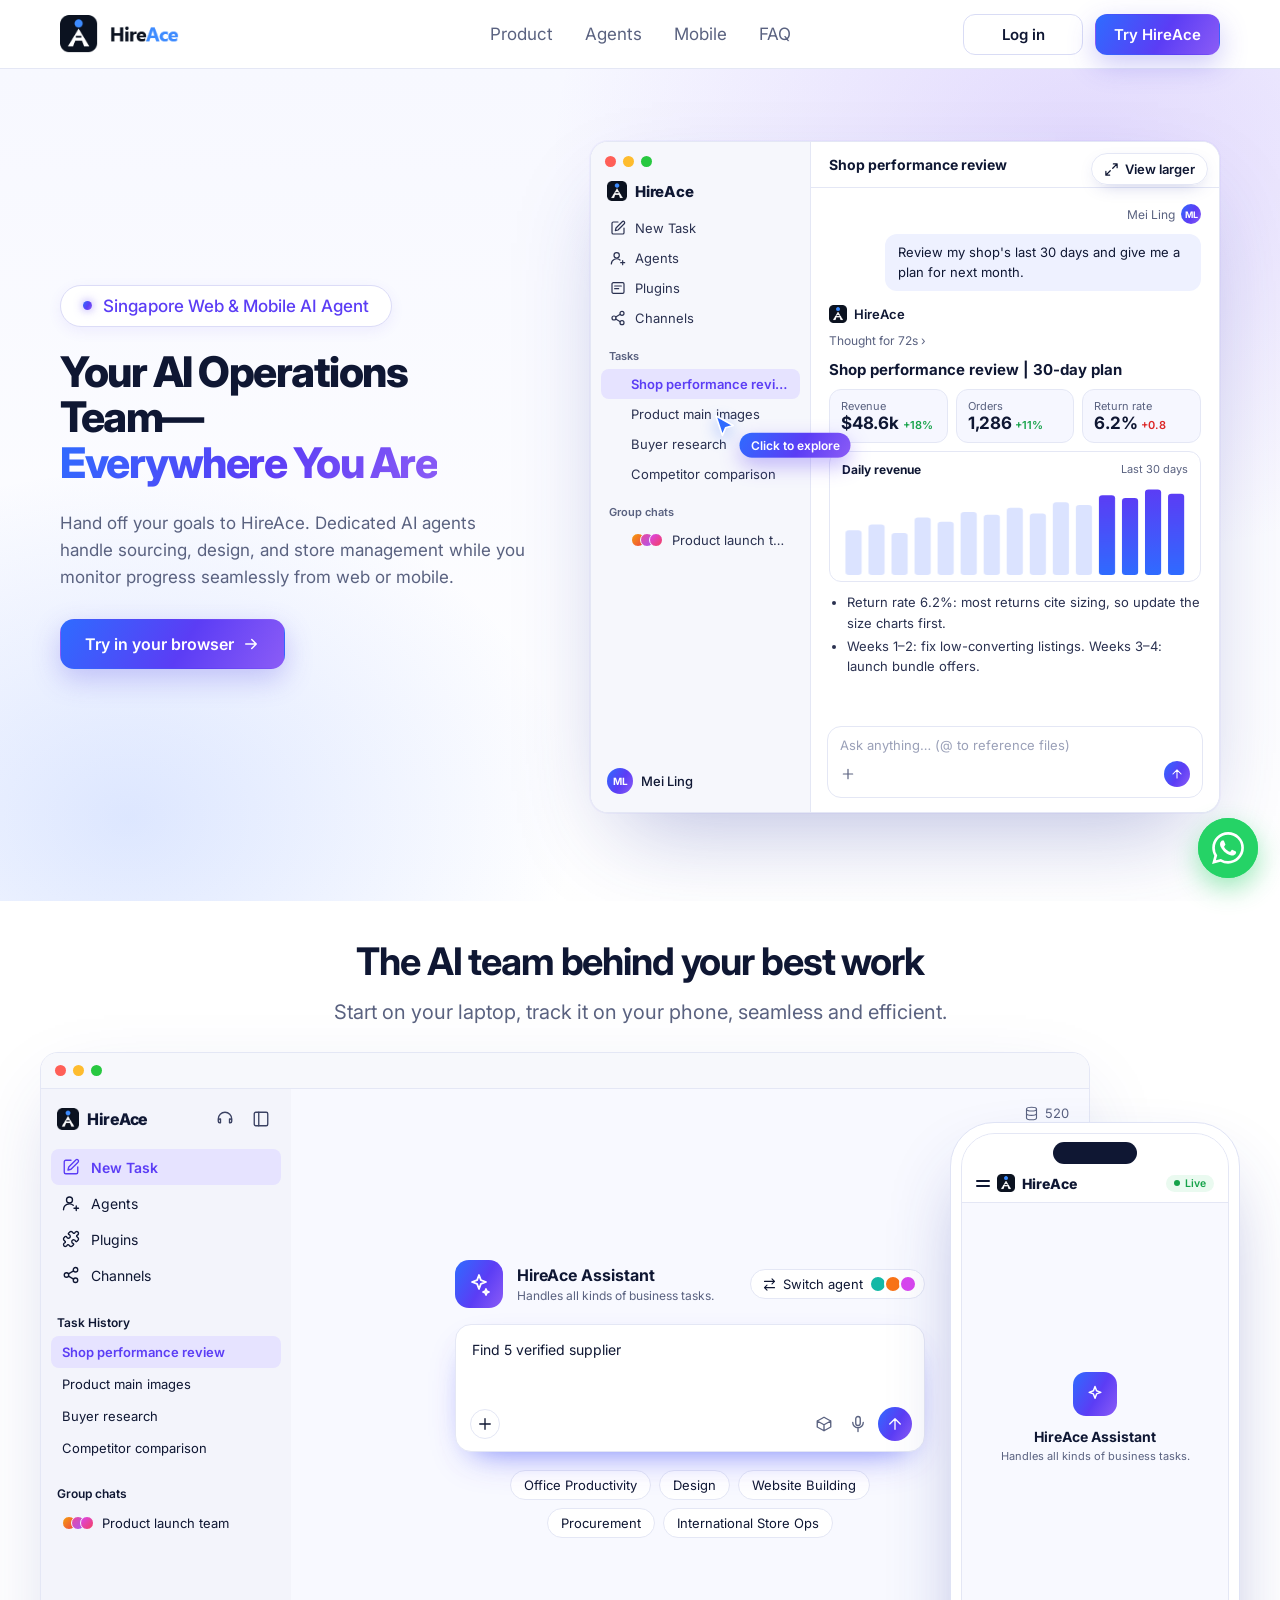
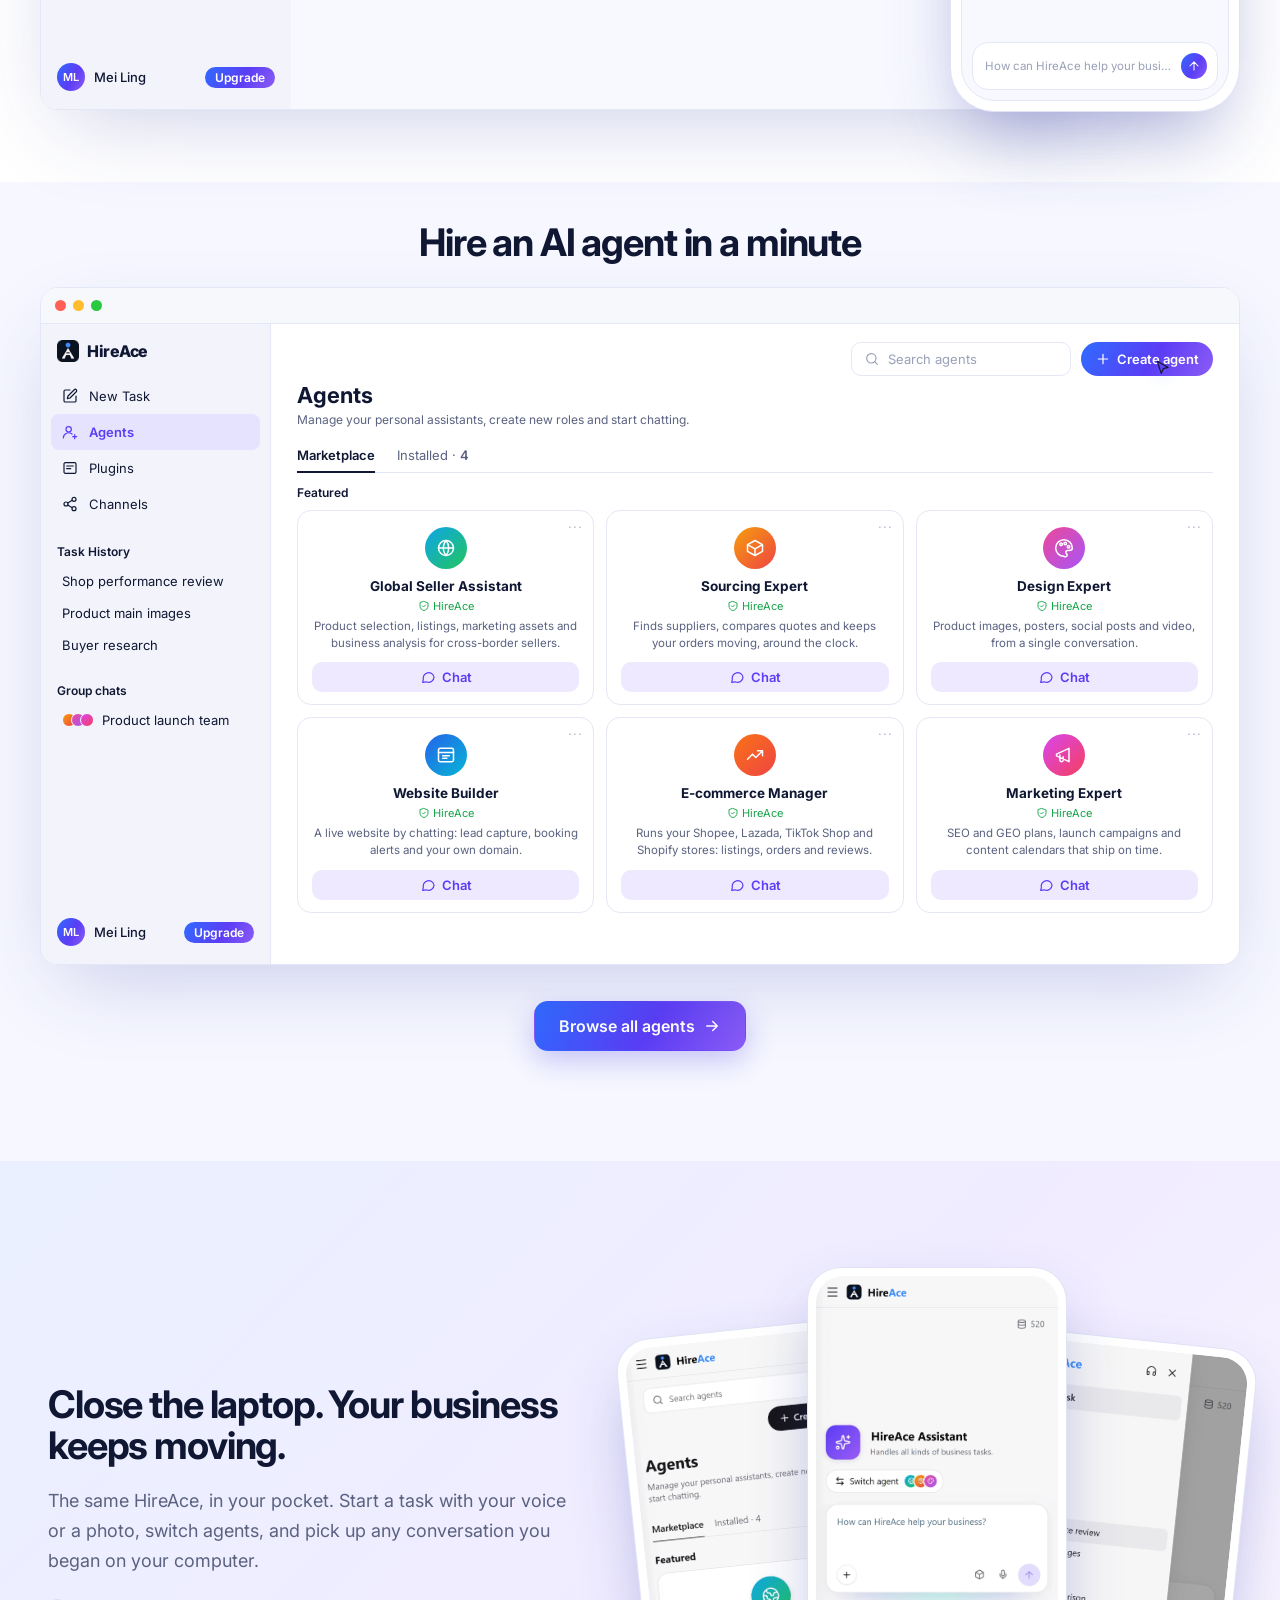
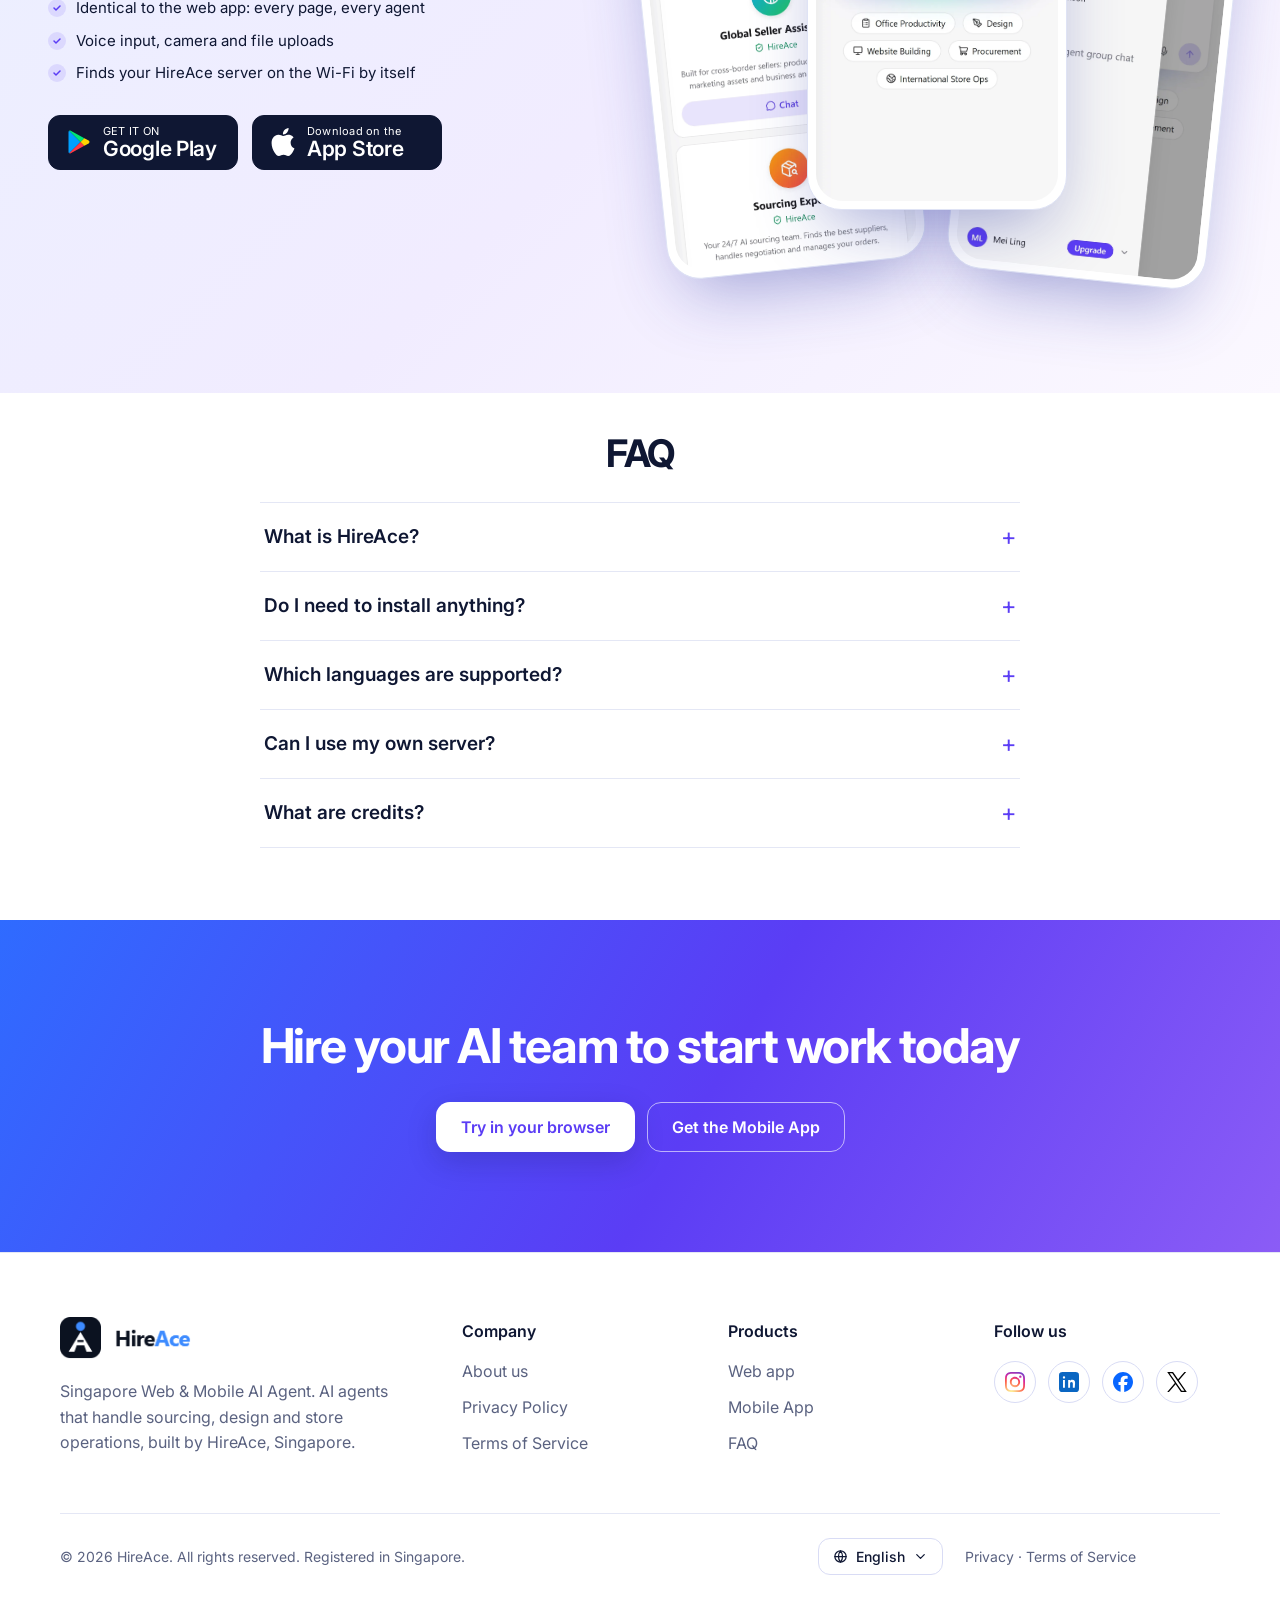
==== commit 2faf1463: "Free-trial dialog with static WhatsApp QR code; enlarge hero demo - App buttons open a free-trial di" ====
--- a/index.html
+++ b/index.html
@@ -14,7 +14,7 @@
   <link rel="preconnect" href="https://fonts.googleapis.com" />
   <link rel="preconnect" href="https://fonts.gstatic.com" crossorigin />
   <link href="https://fonts.googleapis.com/css2?family=Inter:wght@400;500;600;700;800&display=swap" rel="stylesheet" />
-  <link rel="stylesheet" href="assets/styles.css?v=20261030" />
+  <link rel="stylesheet" href="assets/styles.css?v=20261102b" />
 </head>
 <body>
   <!-- ============ NAV ============ -->
@@ -416,13 +416,13 @@
       </div>
     </div>
   </footer>
-  <a class="wa-float" href="https://wa.me/6591237341?text=Hi%20HireAce%2C%20I%20am%20interested%20to%20know%20more%20about%20the%20product.%20Thanks." target="_blank" rel="noopener" aria-label="Chat with us on WhatsApp">
+  <a class="wa-float" href="https://wa.me/6597431319?text=Hi%20HireAce%2C%20I%20am%20interested%20to%20know%20more%20about%20the%20product.%20Thanks." target="_blank" rel="noopener" aria-label="Chat with us on WhatsApp">
     <span class="wa-ring"></span><span class="wa-ring r2"></span>
     <svg viewBox="0 0 24 24"><path fill="#fff" d="M17.472 14.382c-.297-.149-1.758-.867-2.03-.967-.273-.099-.471-.148-.67.15-.197.297-.767.966-.94 1.164-.173.199-.347.223-.644.075-.297-.15-1.255-.463-2.39-1.475-.883-.788-1.48-1.761-1.653-2.059-.173-.297-.018-.458.13-.606.134-.133.298-.347.446-.52.149-.174.198-.298.298-.497.099-.198.05-.371-.025-.52-.075-.149-.669-1.612-.916-2.207-.242-.579-.487-.5-.669-.51-.173-.008-.371-.01-.57-.01-.198 0-.52.074-.792.372-.272.297-1.04 1.016-1.04 2.479 0 1.462 1.065 2.875 1.213 3.074.149.198 2.096 3.2 5.077 4.487.709.306 1.262.489 1.694.625.712.227 1.36.195 1.871.118.571-.085 1.758-.719 2.006-1.413.248-.694.248-1.289.173-1.413-.074-.124-.272-.198-.57-.347m-5.421 7.403h-.004a9.87 9.87 0 01-5.031-1.378l-.361-.214-3.741.982.998-3.648-.235-.374a9.86 9.86 0 01-1.51-5.26c.001-5.45 4.436-9.884 9.888-9.884 2.64 0 5.122 1.03 6.988 2.898a9.825 9.825 0 012.893 6.994c-.003 5.45-4.437 9.884-9.885 9.884m8.413-18.297A11.815 11.815 0 0012.05 0C5.495 0 .16 5.335.157 11.892c0 2.096.547 4.142 1.588 5.945L.057 24l6.305-1.654a11.882 11.882 0 005.683 1.448h.005c6.554 0 11.89-5.335 11.893-11.893a11.821 11.821 0 00-3.48-8.413Z"/></svg>
   </a>
   <a class="to-top" href="/main" aria-label="Back to top"><svg viewBox="0 0 24 24"><path d="M12 19V5M5 12l7-7 7 7"/></svg></a>
 
-  <script src="assets/i18n.js?v=20261030"></script>
-  <script src="assets/app.js?v=20261030"></script>
+  <script src="assets/i18n.js?v=20261102b"></script>
+  <script src="assets/app.js?v=20261102b"></script>
 </body>
 </html>
--- a/assets/styles.css
+++ b/assets/styles.css
@@ -855,3 +855,37 @@
 /* HireAce wordmark logo in nav and footer */
 .brand .brand-wordmark { height: 38px; width: auto; display: block; }
 .footer .brand .brand-wordmark { height: 42px; }
+
+/* free-trial dialog: large WhatsApp QR code */
+.soon-card h3 { margin-bottom: 16px; }
+.soon-qr { display: block; width: min(260px, 100%); margin: 0 auto 16px; padding: 12px; border: 1px solid var(--line); border-radius: 16px; background: #fff; }
+.soon-qr img { display: block; width: 100%; height: auto; margin: 0; }
+.soon-card .soon-scan { margin: 0 0 6px; color: var(--ink); font-size: 16px; font-weight: 600; }
+.soon-card .soon-tap { display: none; margin: 0; font-size: 14px; }
+.soon-card .soon-scan + .soon-tap + .soon-actions { margin-top: 18px; }
+@media (hover: none) and (pointer: coarse) { .soon-card .soon-tap { display: block; } }
+.soon-card { max-height: calc(100vh - 32px); overflow-y: auto; }
+.soon-card:focus { outline: none; }
+
+/* hero demo: "View larger" button + full-screen overlay */
+.hx-zoom-btn { position: absolute; top: 12px; right: 12px; z-index: 6; display: inline-flex; align-items: center; gap: 6px; height: 32px; padding: 0 12px;
+  border: 1px solid var(--line); border-radius: 999px; background: rgba(255, 255, 255, .92); color: var(--ink); font: inherit; font-size: 13px; font-weight: 600;
+  cursor: pointer; box-shadow: 0 6px 18px -8px rgba(47, 58, 160, .35); backdrop-filter: blur(6px); transition: background .2s, color .2s; }
+.hx-zoom-btn:hover { background: #fff; color: var(--violet); }
+.hx-zoom-btn svg, .hx-zoom-close svg { width: 15px; height: 15px; fill: none; stroke: currentColor; stroke-width: 2; stroke-linecap: round; stroke-linejoin: round; }
+.hx-zoom { position: fixed; inset: 0; z-index: 90; display: grid; place-items: center; padding: 16px; background: rgba(15, 20, 50, .55);
+  backdrop-filter: blur(6px); opacity: 0; visibility: hidden; transition: opacity .2s, visibility .2s; }
+.hx-zoom.open { opacity: 1; visibility: visible; }
+.hx-zoom-stage { position: relative; }
+.hx-zoom .hx.hx-big { position: absolute; left: 0; top: 0; width: 900px; transform-origin: 0 0; }
+.hx-zoom .hx.hx-big .hx-body { height: 560px; }
+.hx-zoom-close { position: fixed; top: 16px; right: 16px; z-index: 2; display: grid; place-items: center; width: 40px; height: 40px; border: 0; border-radius: 50%;
+  background: #fff; color: var(--ink); cursor: pointer; box-shadow: 0 6px 18px -6px rgba(0, 0, 0, .35); }
+.hx-zoom-close svg { width: 18px; height: 18px; }
+html.hx-zoomed, html.hx-zoomed body { overflow: hidden; }
+@media (max-width: 700px) {
+  .hx-zoom { padding: 64px 0 0; place-items: stretch; }
+  .hx-zoom-stage { height: 100%; }
+  .hx-zoom .hx.hx-big { position: static; width: 100%; height: 100%; border-radius: 18px 18px 0 0; }
+  .hx-zoom .hx.hx-big .hx-body { height: calc(100vh - 64px); height: calc(100dvh - 64px); }
+}
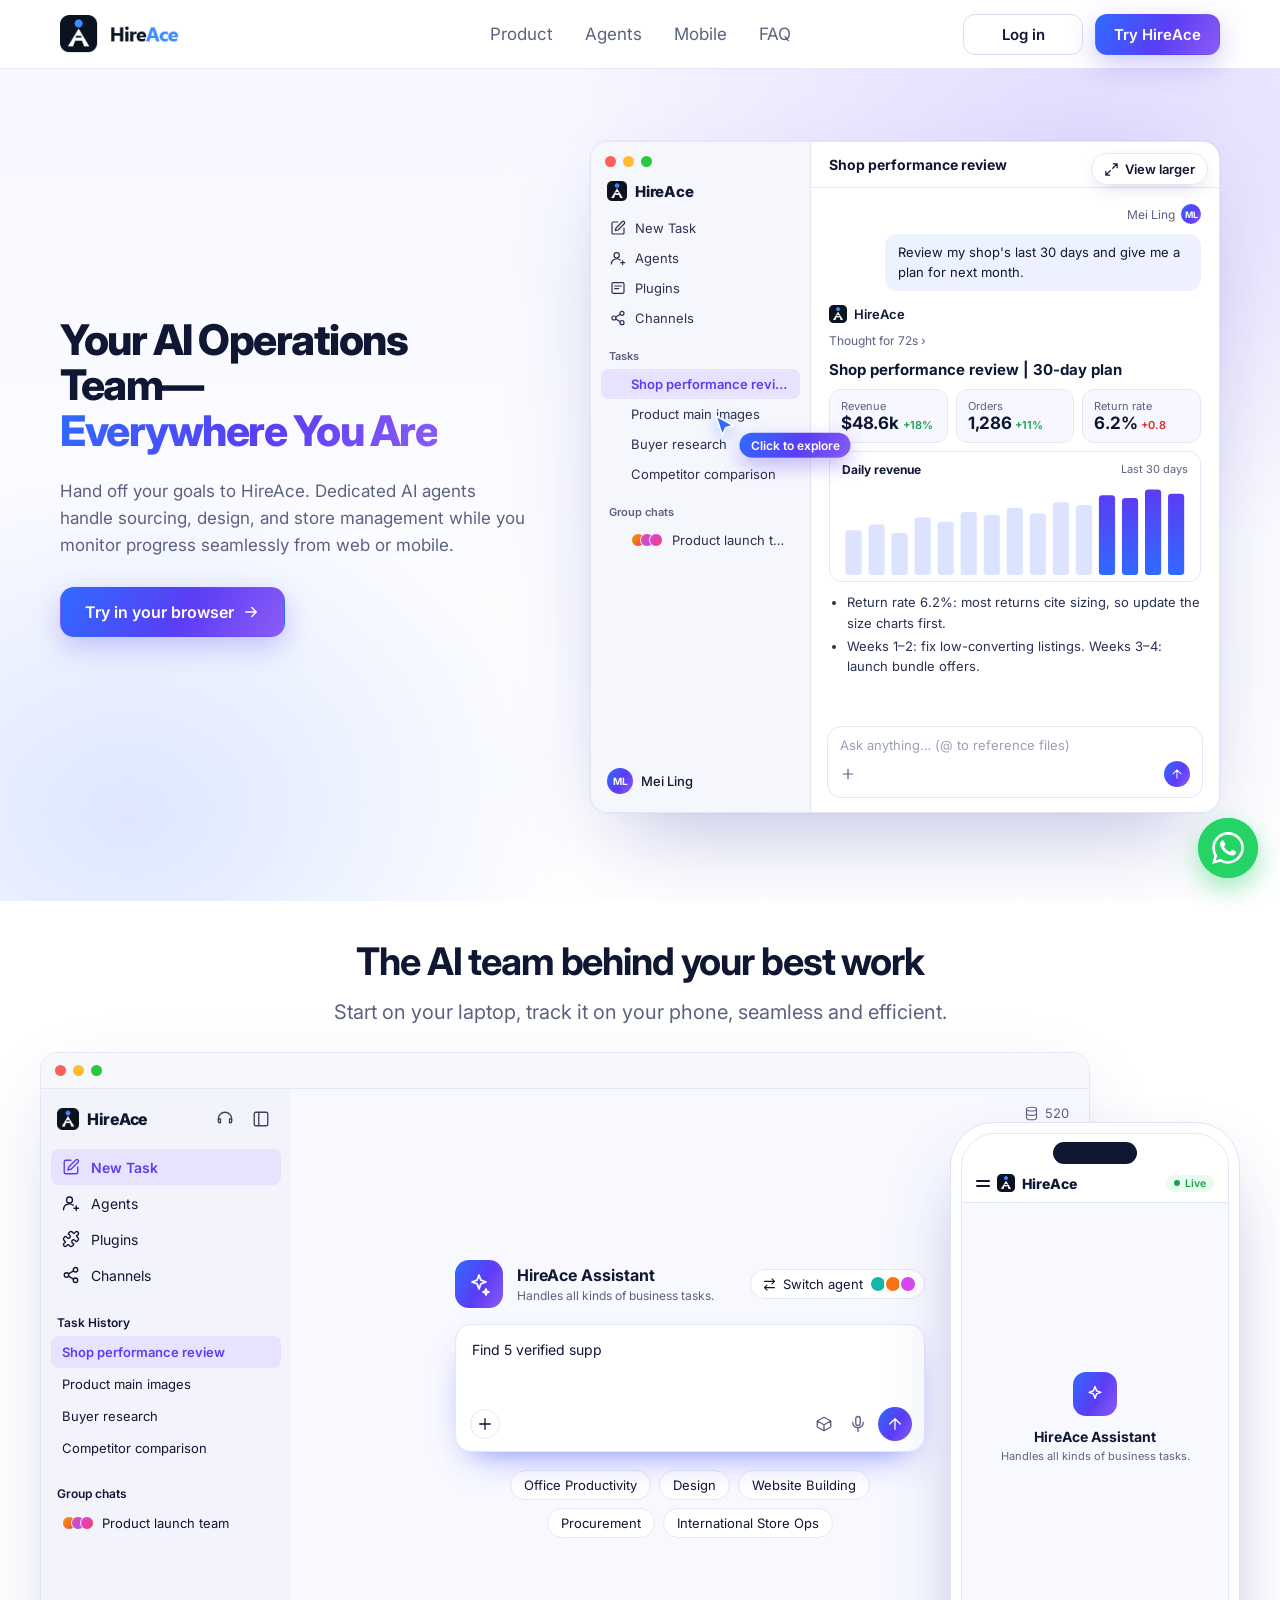
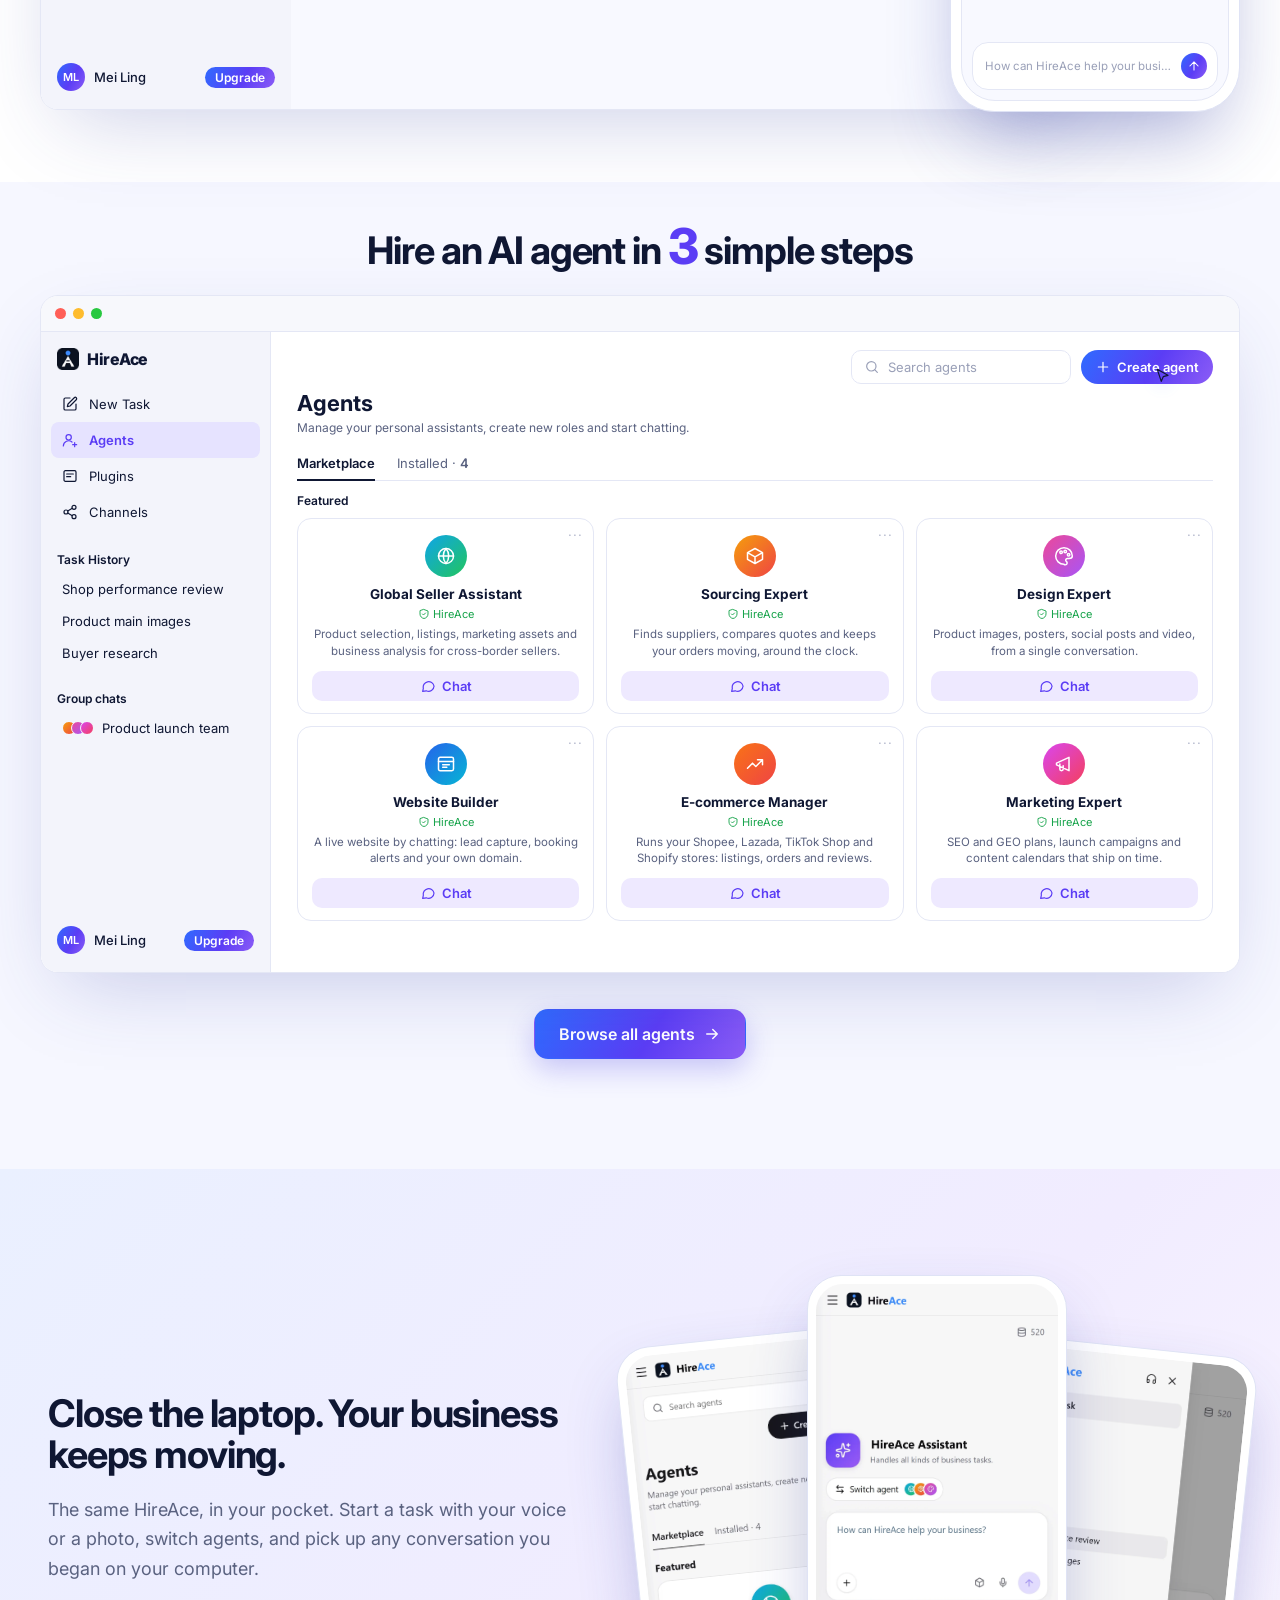
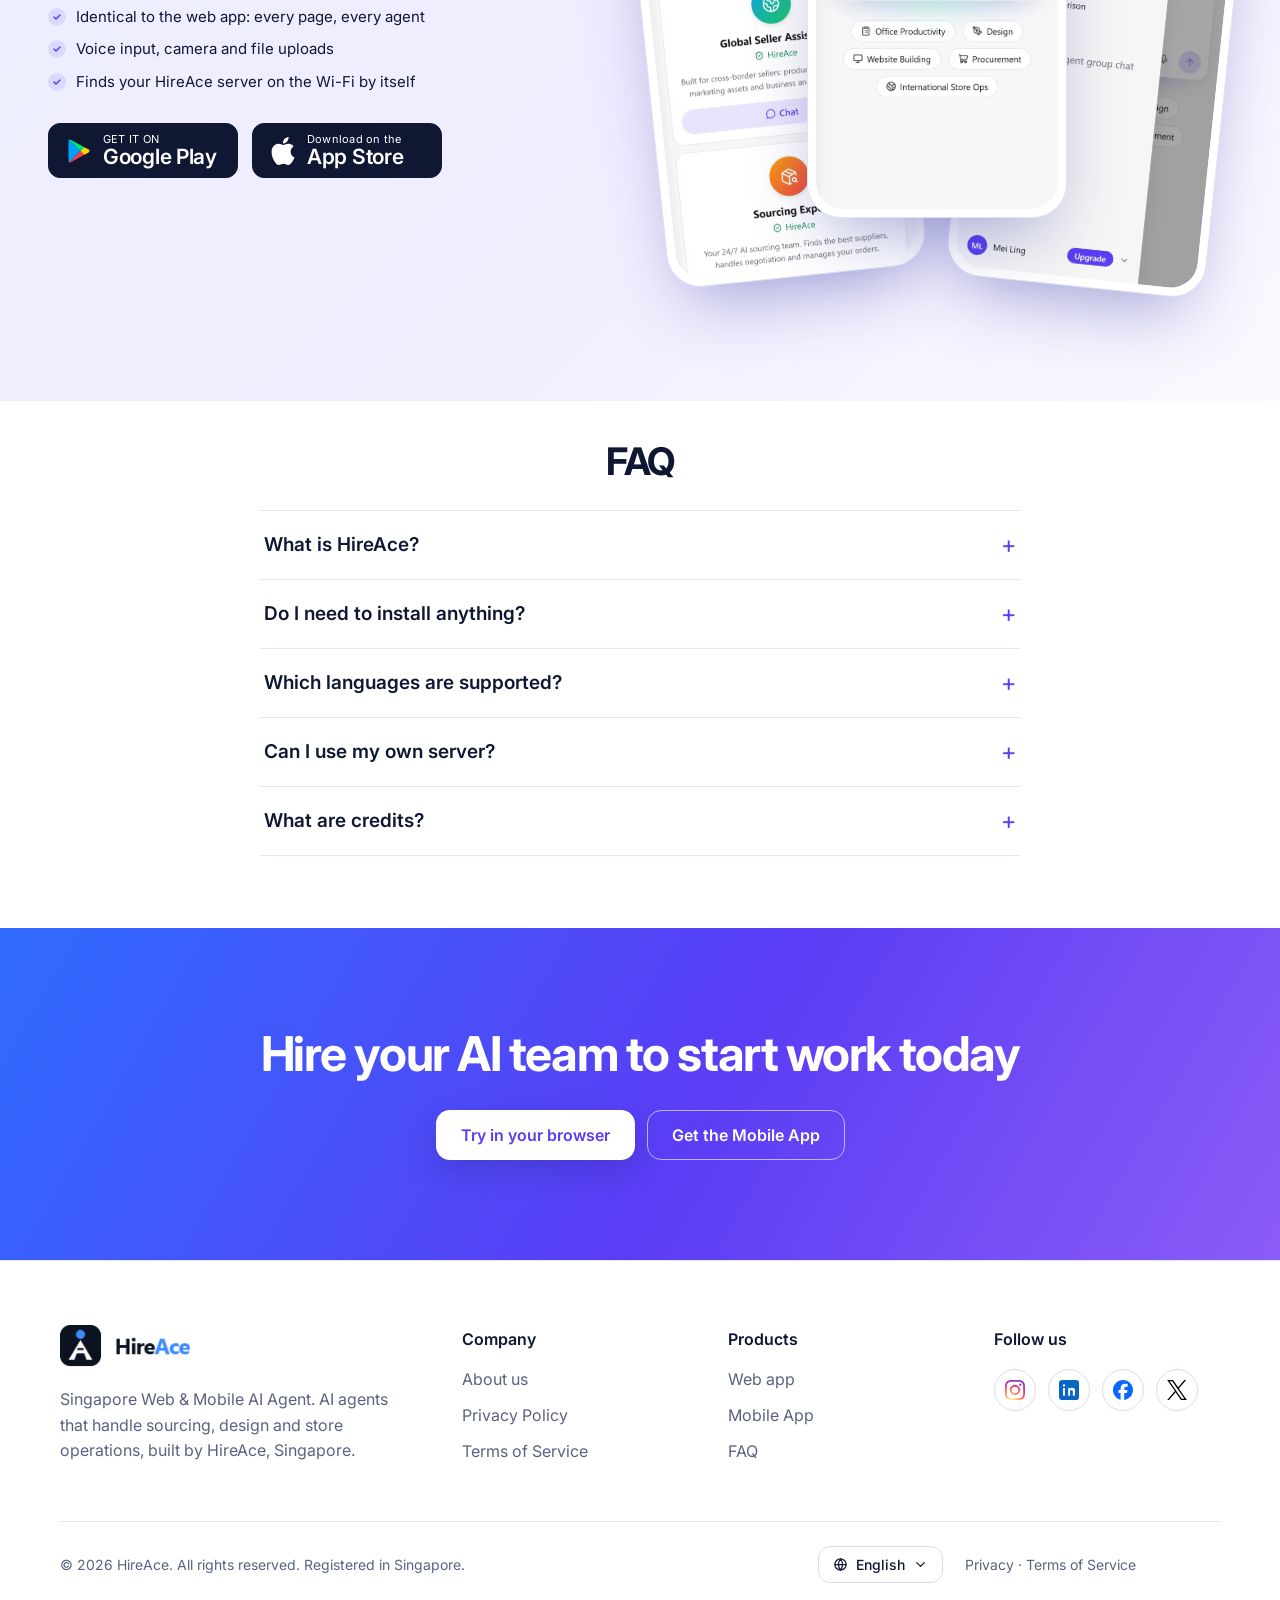
==== commit b5a3e938: "Hero: remove badge; agents heading "Hire an AI agent in 3 simple steps" Co-Authored-By: Claude Opus " ====
--- a/index.html
+++ b/index.html
@@ -14,7 +14,7 @@
   <link rel="preconnect" href="https://fonts.googleapis.com" />
   <link rel="preconnect" href="https://fonts.gstatic.com" crossorigin />
   <link href="https://fonts.googleapis.com/css2?family=Inter:wght@400;500;600;700;800&display=swap" rel="stylesheet" />
-  <link rel="stylesheet" href="assets/styles.css?v=20261102b" />
+  <link rel="stylesheet" href="assets/styles.css?v=20261102c" />
 </head>
 <body>
   <!-- ============ NAV ============ -->
@@ -50,7 +50,6 @@
       <div class="hero-glow" aria-hidden="true"></div>
       <div class="wrap hero-inner">
         <div class="hero-copy">
-          <p class="eyebrow"><span class="dot"></span> <span data-i18n="hero.eyebrow">Singapore Web &amp; Mobile AI Agent</span></p>
           <h1 class="hero-title">
             <span class="line"><span data-i18n="hero.t1">Your AI Operations Team—</span></span>
             <span class="line"><span class="grad" data-i18n="hero.t2">Everywhere You Are</span></span>
@@ -198,7 +197,7 @@
     <!-- ============ AGENTS GALLERY ============ -->
     <section class="section soft" id="agents">
       <div class="wrap center">
-        <h2 class="serif display sm" data-i18n="agents.title">Hire an AI agent in a minute</h2>
+        <h2 class="serif display sm" data-i18n="agents.title">Hire an AI agent in <span class="num-hl">3</span> simple steps</h2>
       </div>
       <!-- Live copy of the app's Agents page: a cursor adds an agent and creates a custom one (visitors can click too) -->
       <div class="wrap agmock-wrap reveal">
@@ -422,7 +421,7 @@
   </a>
   <a class="to-top" href="/main" aria-label="Back to top"><svg viewBox="0 0 24 24"><path d="M12 19V5M5 12l7-7 7 7"/></svg></a>
 
-  <script src="assets/i18n.js?v=20261102b"></script>
-  <script src="assets/app.js?v=20261102b"></script>
+  <script src="assets/i18n.js?v=20261102c"></script>
+  <script src="assets/app.js?v=20261102c"></script>
 </body>
 </html>
--- a/assets/styles.css
+++ b/assets/styles.css
@@ -889,3 +889,6 @@
   .hx-zoom .hx.hx-big { position: static; width: 100%; height: 100%; border-radius: 18px 18px 0 0; }
   .hx-zoom .hx.hx-big .hx-body { height: calc(100vh - 64px); height: calc(100dvh - 64px); }
 }
+
+/* highlighted number in headings ("3 simple steps") */
+.num-hl { display: inline-block; font-size: 1.3em; font-weight: 800; line-height: 1; color: var(--violet); }
